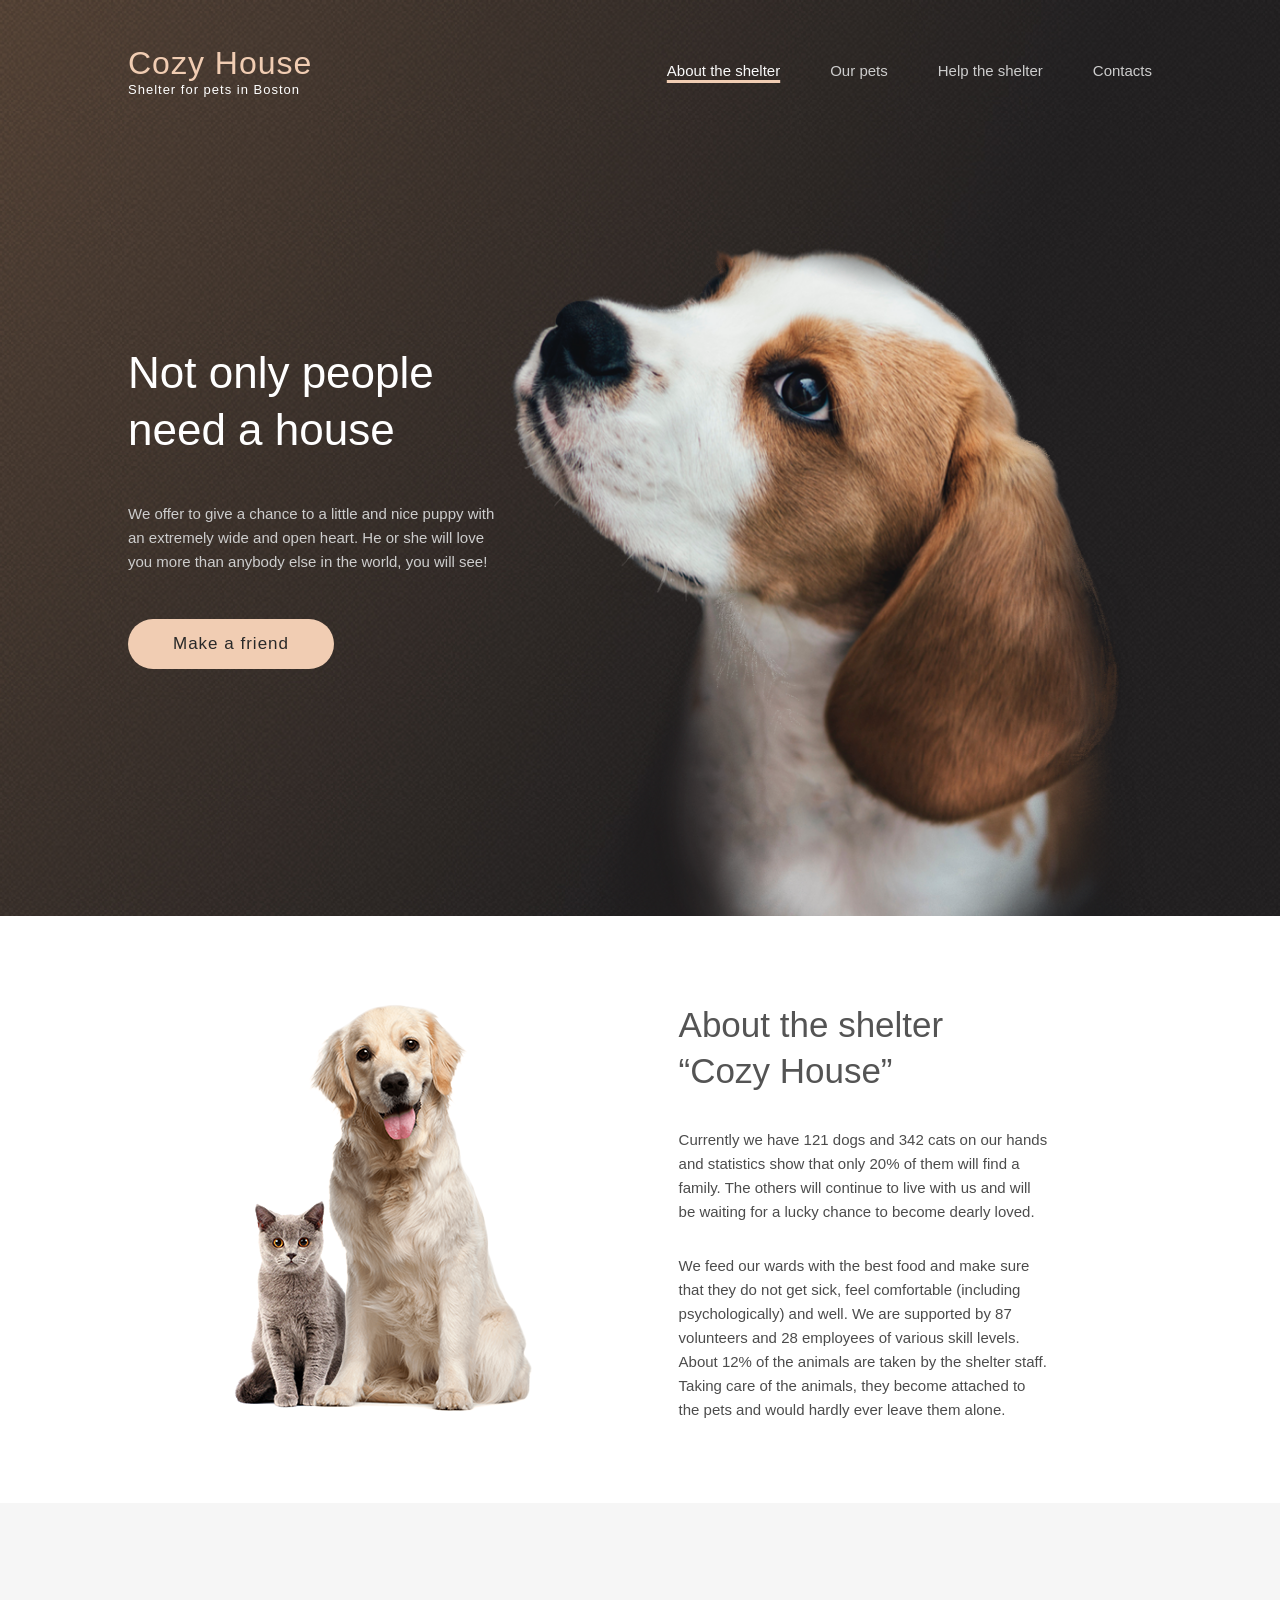
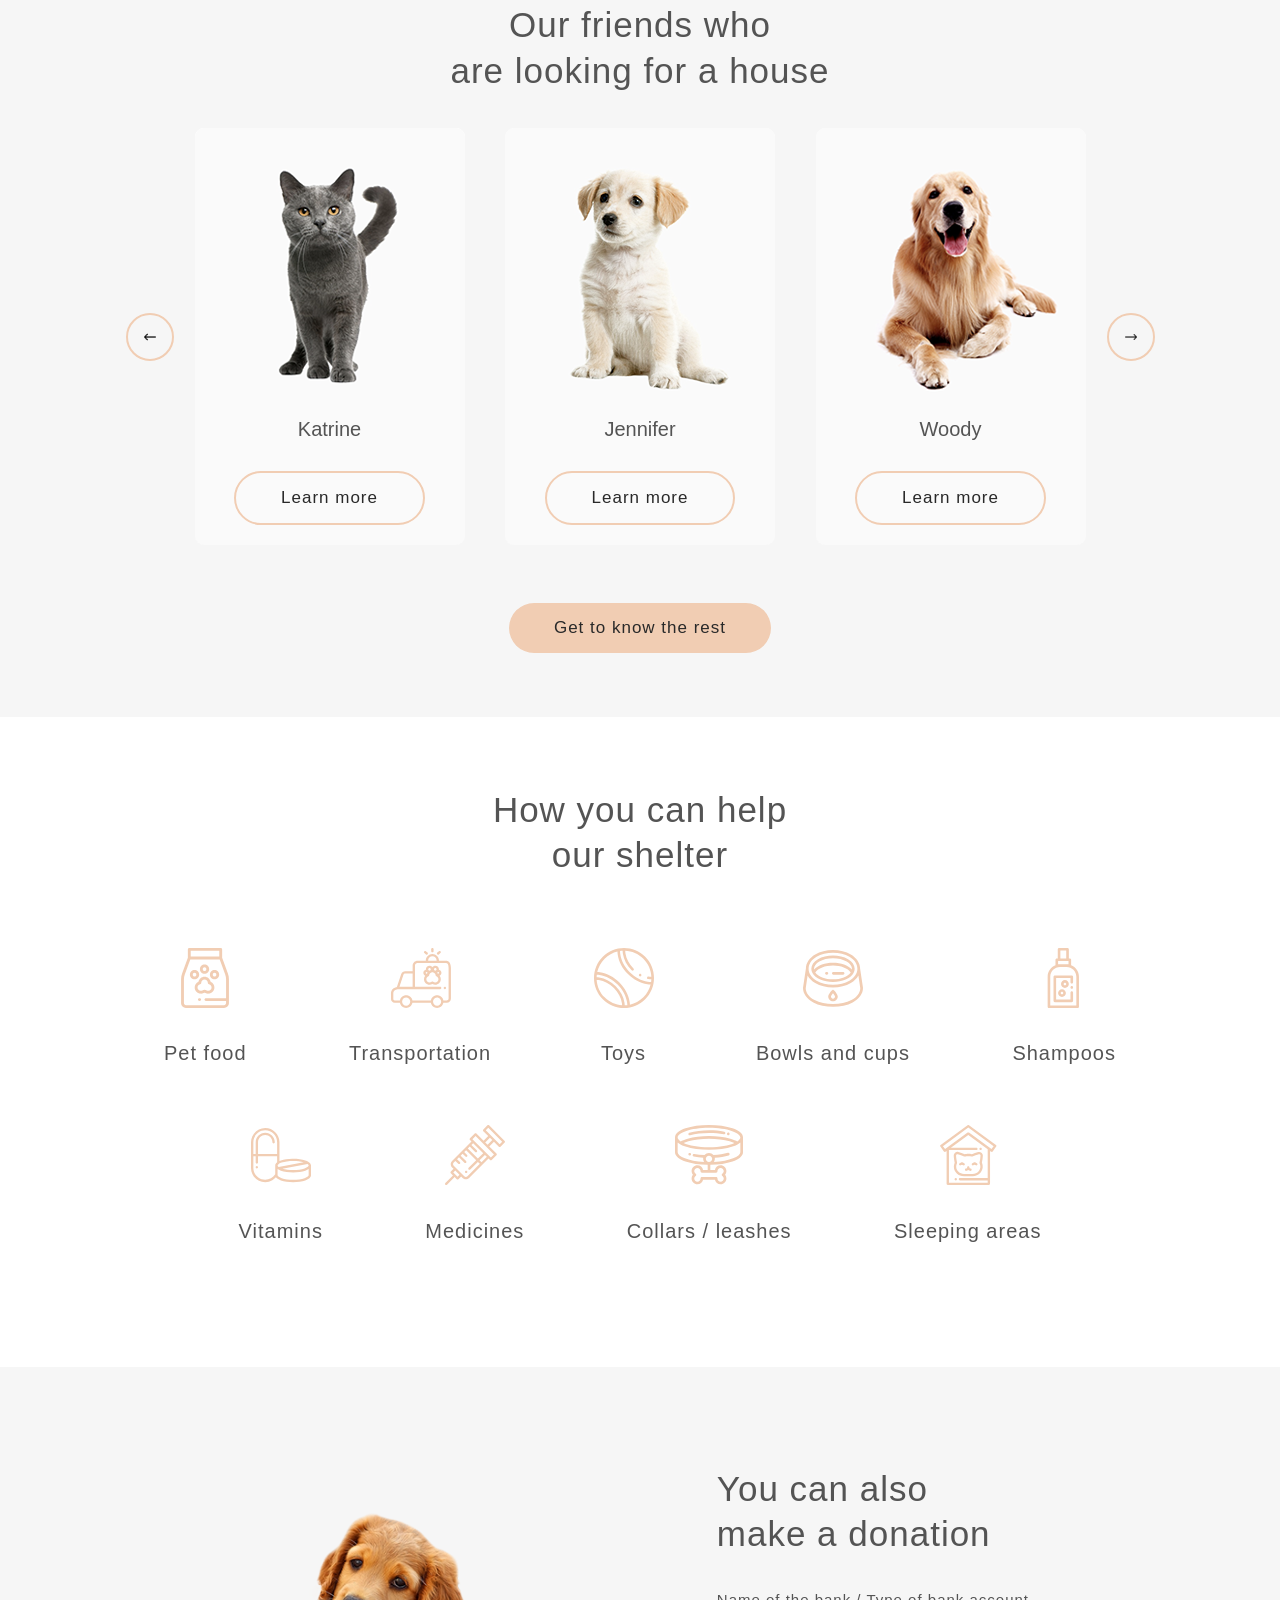
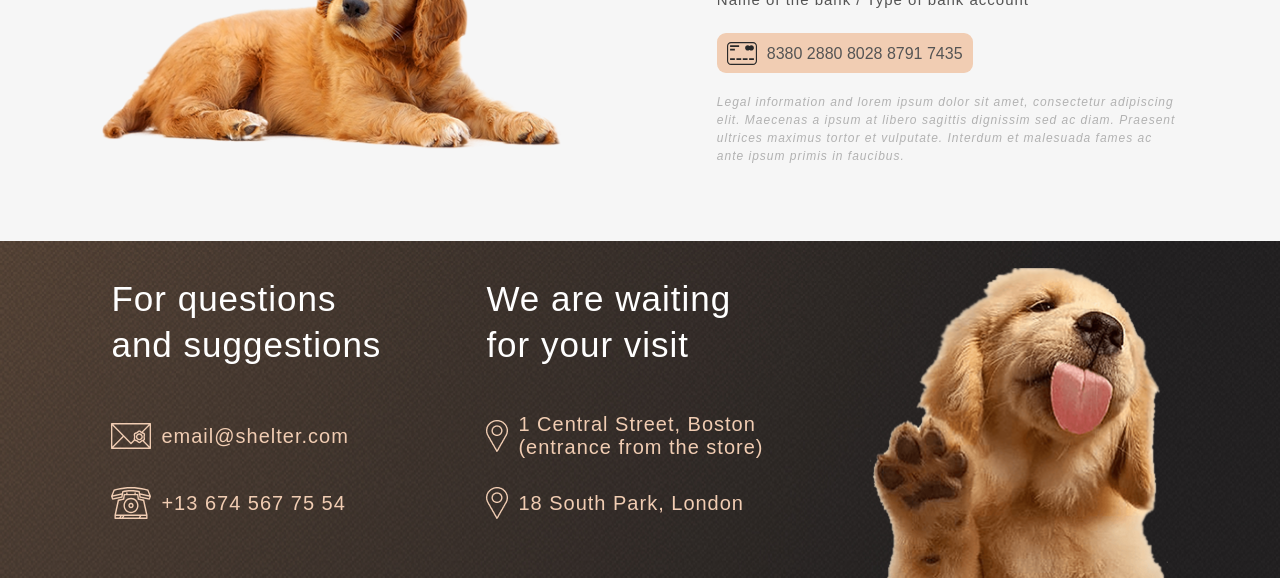
==== shelter/index.html @ 736763a3 "init: Nastya's project" ====
<!DOCTYPE html>
<html lang="en">
    <head>
        <meta charset="UTF-8">
        <meta name="viewport" content="width=device-width, initial-scale=1.0">
        <title>Home</title>
        <link rel="stylesheet" href="styles/index.css">
        <link rel="stylesheet" href="styles/style.css">
    </head>
    <body>
        <header> 
            <div class="wrapper">
                <nav>
                    <div class="logo">
                        <p class="title">Cozy House</p>
                        <p class="subtitle">Shelter for pets in Boston</p>
                    </div>
                    <div class="menu-list">
                        <input type="checkbox" id="menu-toggle" class="menu-toggle">
                        <label for="menu-toggle" class="menu-icon">
                            <span></span>
                            <span></span>
                            <span></span>
                        </label>
                        <ul class="menu">
                            <li>
                                <a href="#about" class="active">About the shelter</a>
                            </li>
                            <li>
                                <a href="pets.html">Our pets</a>
                            </li>
                            <li>
                                <a href="#help">Help the shelter</a>
                            </li>
                            <li>
                                <a href="#contact">Contacts</a>
                            </li>
                        </ul>
                    </div>
                </nav>

                <div class="intro-section">
                    <div class="left">
                        <h2>
                            Not only people <br /> need a house
                        </h2>
                        <p>
                            We offer to give a chance to a little and nice puppy with an extremely wide and open heart.
                            He or she will love you more than anybody else in the world, you will see!
                        </p>

                        <div class="make-friend">
                            <a href="" class="btn-color">Make a friend</a>
                        </div>
                    </div>
                
                    <div class="right">
                        <img src="images/start-screen-puppy.png" alt="">
                    </div>
                </div>
            </div>
        </header>

        <main>
            <div class="wrapper">
                <section id="about" class="about-section">
                    <div class="left">
                        <img src="images/about-pets.png" alt="">
                    </div>
                    <div class="right">
                        <h3>
                            About the shelter <br /> “Cozy House”
                        </h3>
                        <p>
                            Currently we have 121 dogs and 342 cats on our hands and statistics show that only 20% of them will find a family.
                            The others will continue to live with us and will be waiting for a lucky chance to become dearly loved.
                        </p>
                        <p>
                            We feed our wards with the best food and make sure that they do not get sick, feel comfortable (including psychologically) and well.
                            We are supported by 87 volunteers and 28 employees of various skill levels. About 12% of the animals are taken by the shelter staff.
                            Taking care of the animals, they become attached to the pets and would hardly ever leave them alone.
                        </p>
                    </div>
                </section>
            </div>

            <section class="pets-section">
                <h3>
                    Our friends who <br /> are looking for a house
                </h3>
                    <div class="pets">
                        <a href="" class="arrow left">arrow</a>
                        <div class="slider">
                            <div class="pet">
                                <img src="images/pets-katrine.png" alt="">
                                <p>Katrine</p>
                                <a href="" class="btn-learn">Learn more</a>
                            </div>
                            <div class="pet">
                                <img src="images/pets-jennifer.png" alt="">
                                <p>Jennifer</p>
                                <a href="" class="btn-learn">Learn more</a>
                            </div>
                            <div class="pet">
                                <img src="images/pets-woody.png" alt="">
                                <p>Woody</p>
                                <a href="" class="btn-learn">Learn more</a>
                            </div>
                        </div>
                        <a href="" class="arrow right">arrow</a>
                    </div>

                    <a href="" class="btn-rest">Get to know the rest</a>
            </section>

            <section id="help" class="help-section">
                <div class="wrapper">
                    <h3>
                        How you can help <br /> our shelter
                    </h3>
                    <div class="help-items">
                        <div class="help-item">
                            <img src="images/icon-pet-food.svg" alt="" />
                            <h4>Pet food</h4>
                        </div>
                        <div class="help-item">
                            <img src="images/icon-transportation.svg" alt="" />
                            <h4>Transportation</h4>
                        </div>
                        <div class="help-item">
                            <img src="images/icon-toys.svg" alt="" />
                            <h4>Toys</h4>
                        </div>
                        <div class="help-item">
                            <img src="images/icon-bowls-and-cups.svg" alt="" />
                            <h4>Bowls and cups</h4>
                        </div>
                        <div class="help-item">
                            <img src="images/icon-shampoos.svg" alt="" />
                            <h4>Shampoos</h4>
                        </div>
                        <div class="help-item">
                            <img src="images/icon-vitamins.svg" alt="" />
                            <h4>Vitamins</h4>
                        </div>
                        <div class="help-item">
                            <img src="images/icon-medicines.svg" alt="" />
                            <h4>Medicines</h4>
                        </div>
                        <div class="help-item">
                            <img src="images/collars-or-leashes.svg" alt="" />
                            <h4>Collars / leashes</h4>
                        </div>
                        <div class="help-item">
                            <img src="images/icon-sleeping-area.svg" alt="" />
                            <h4>Sleeping areas</h4>
                        </div>
                    </div>
                </div>     
            </section>

            <section class="donation-section">
                <div class="donation">
                    <div class="left">
                        <img src="images/donation-dog.png" alt="">
                    </div>
                    <div class="right">
                        <h3>
                            You can also <br /> make a donation
                        </h3>
                        <h5>Name of the bank / Type of bank account</h5>
                        <div class="credit-card">
                            <img src="images/credit-card.svg" alt="">
                            <h4>8380 2880 8028 8791 7435</h4>
                        </div>
                        <p>
                            Legal information and lorem ipsum dolor sit amet, consectetur adipiscing elit. Maecenas a ipsum at libero sagittis dignissim sed ac diam.
                            Praesent ultrices maximus tortor et vulputate. Interdum et malesuada fames ac ante ipsum primis in faucibus.
                        </p>
                    </div>
                </div>
            </section>
        </main>

        <footer id="contact">
            <div class="wrapper">
                <div class="footer-content">
                    <div class="contacts">
                        <h3>
                            For questions <br /> and suggestions
                        </h3>
                        <div class="info">
                            <img src="images/icon-email.svg" alt="">
                            <h4>email@shelter.com</h4>
                        </div>
                        <div class="info">
                            <img src="images/icon-phone.svg" alt="">
                            <h4>+13 674 567 75 54</h4>
                        </div>
                    </div>
                    <div class="locations">
                        <h3>
                            We are waiting <br /> for your visit
                        </h3>
                        <div class="info">
                            <img src="images/pin.png" alt="">
                            <h4>1 Central Street, Boston <br /> (entrance from the store)</h4>
                        </div>
                        <div class="info">
                            <img src="images/pin.png" alt="">
                            <h4>18 South Park, London </h4>
                        </div>
                    </div>
                    <div class="image">
                        <img src="images/footer-puppy.png" alt="">
                    </div> 
                </div>
            </div>
        </footer>
    </body>
</html>
---- shelter/styles/index.css ----
header{
    background-image: url(../images/start-screen-gradient-background.jpg);
    min-height: 100vh;
    background-size: cover;
    background-repeat: no-repeat;
}

h1, h2, h3, h4, h5, h6 {
    font-family: "Georgia", sans-serif;
}

.btn-color{
    padding: 15px 45px;
    border-radius: 100px;
    color: #292929;
    display: inline-block;
    font-size: 17px;
    background: #F1CDB3;
    font-family: "Georgia", sans-serif;
    letter-spacing: 1px;
    text-decoration: none;
}

    /*nav*/

nav{
    display: flex;
    justify-content: space-between;
    align-items: center;
    width: 100%;
    padding-top: 5vh;
    position: relative;
    z-index: 1000;
}

.title{
    color: #F1CDB3;
}

.subtitle{
    color: #FFFFFF;
}

nav ul li a{
    color: #CDCDCD;
}

nav ul li a:hover{
    color: #FAFAFA;
}

nav ul li a.active {
    color: #FAFAFA;
}

    /*intro-section*/

.intro-section{
    display: flex;
    min-height: 91vh;
    width: 100%;
    align-items: center;
    justify-content: space-between;
    overflow: hidden;
}

.intro-section .left{
    width: 40%;
}

.intro-section .left h2{
    color: #FFFFFF;
    font-family: "Georgia", sans-serif;
    font-size: 44px;
    line-height: 57.2px;
    font-weight: 400;
    margin-bottom: 1em;
}

.intro-section .left p{
    color: #CDCDCD;
    font-family: "Arial", sans-serif;
    font-size: 15px;
    line-height: 24px;
    font-weight: 400;
    margin-bottom: 3em;
}

.intro-section .right{
    align-self: flex-end;
}

.intro-section .right img{
    vertical-align: middle;
    width: 100%;
    height: auto; 
    max-height: 80vh;
}

  /*about-section*/

.about-section{
    display: flex;
    min-height: fit-content;
    width: 100%;
    align-items: center;
    gap: 10%;
    justify-content: space-evenly;
    padding: 5%;
}

.about-section .right{
    width: 40%;
}

.about-section .left{
    text-align: center;
}

.about-section .left img {
    width: 100%;
    height: auto;
}

.about-section .right h3{
    color: #545454;
    font-family: "Georgia", sans-serif;
    font-size: 35px;
    line-height: 45.5px;
    font-weight: 400;
}

.about-section .right p{
    color: #4C4C4C;
    font-family: "Arial", sans-serif;
    font-size: 15px;
    line-height: 24px;
    font-weight: 400;
    margin-bottom: 2em;
}

  /*pets-section*/

.pets-section{
    background: #F6F6F6;
    padding: 5%;
    min-height: auto;
    width: 100%;
    text-align: center;
}

.pets-section h3{
    color: #545454;
    font-family: "Georgia", sans-serif;
    font-size: 35px;
    line-height: 45.5px;
    font-weight: 400;
    text-align: center;
    letter-spacing: 1px;
}

.pets-section .pets{
    display: flex;
    align-items: center;
    justify-content: space-evenly;
    position: relative; 
}

.pets-section .pets .slider{
    display: flex;
    justify-content: center;
    gap: 5%;
}

.pets-section .pet{
    background: #FAFAFA;
    border-radius: 9px;
    display: flex;
    flex-direction: column;
    justify-content: space-between;
    align-items: center;  
}

.pets-section .pet p{
    color: #545454;
    font-family: "Georgia", sans-serif;
    font-size: 20px;
    line-height: 22.72px;
    font-weight: 400;
    margin-bottom: 30px;
    text-align: center;
}

.pets-section .btn-rest{
    padding: 15px 45px 15px 45px;
    color: #292929;
    display: inline-block;
    font-size: 17px;
    font-family: "Georgia", sans-serif;
    letter-spacing: 1px;
    text-decoration: none;
    border-radius: 100px;
    background: #F1CDB3;
    margin-top: 5%;
}

.pets-section .arrow{
    border: 2px solid #F1CDB3;
    border-radius: 100px;
    height: 3em;
    cursor: pointer;
    display: flex;
    align-items: center;
    justify-content: center;
    text-decoration: none;
    padding: 1em 1em;
}

.pets-section .arrow.left{
    content: url(../images/left-arrow.png);
}

.pets-section .arrow.right{
    content: url(../images/right-arrow.png);
}

  /*help-section*/

.help-section{
    display: flex;
    min-height: fit-content;
    width: 100%;
    margin: 0;
    margin-bottom: 5%;
    text-align: center;
}

.help-section h3{
    color: #545454;
    font-family: "Georgia", sans-serif;
    font-size: 35px;
    line-height: 45.5px;
    font-weight: 400;
    text-align: center;
    letter-spacing: 1px;
    margin-top: 2em;
    margin-bottom: 2em;
}

.help-section .help-items {
    display: flex;
    flex-wrap: wrap;
    justify-content: center;
    gap: 10%;
    width: 100%;
}

.help-section .help-item {
    display: flex;
    flex-direction: column;
    align-items: center;
    text-align: center;
}

.help-section .help-item img {
    height: 60px;
    margin-bottom: 0.5em;
}

.help-section .help-item h4{
    color: #545454;
    font-family: "Georgia", sans-serif;
    font-size: 20px;
    line-height: 23px;
    font-weight: 400;
    text-align: center;
    letter-spacing: 1px;
    margin-bottom: 3em;
}

/* donation-section*/

.donation-section{
    min-height: fit-content;
    background: #F6F6F6;
}

.donation-section .donation{
    margin: 0 auto;
    display: flex;
    align-items: center;
    justify-content: space-evenly;
    gap: 10%;
    padding: 5%;
}

.donation-section .right{
    width: 40%;
}

.donation-section .left{
    width: 40%;
    margin-top: 5%;
}

.donation-section .left img{
    width: 100%;
    height: auto;
}

.donation-section h3{
    color: #545454;
    font-size: 35px;
    line-height: 45.5px;
    font-weight: 400;
    letter-spacing: 1px;
}

.donation-section h5{
    color: #545454;
    font-size: 15px;
    line-height: 16.5px;
    font-weight: 400;
    letter-spacing: 1px;
}

.donation-section p{
    font-family: "Arial", sans-serif;
    font-style: italic;
    color: #B2B2B2;
    font-size: 12px;
    line-height: 18px;
    font-weight: 400;
    letter-spacing: 1px;
}

.donation-section .credit-card{
    display: flex;
    align-items: center;
    gap: 10px;
    background: #F1CDB3;
    height: 40px;
    width: fit-content;
    padding-left: 10px;
    border-radius: 9px;
    margin-bottom: 20px;
    padding-right: 10px;
    white-space: nowrap;
}

.donation-section .credit-card h4{
    color: #545454;
    font-size: 1em;
    line-height: 23px;
    font-weight: 400;
}


@media(max-width: 1170px){

    .intro-section {
        flex-direction: column;
        margin-top: 10%;
        height: auto;
    }

    .intro-section .right {
        padding-top: 10%;
        margin: 0 auto;
    }

    .intro-section .left{
        width: 70%;
        margin-top: 10%;
    }

    .intro-section .left .make-friend {
        text-align: center;
    }

    .about-section {
        flex-direction: column;
        margin-bottom: 5%;
        height: auto;
        justify-content: space-evenly;
    }

    .about-section .left {
        order: 2;
    }

    .about-section .right {
        order: 1;
        width: 50%;
    }

    .pets-section .pets{
        grid-template-columns: auto repeat(2, 1fr) auto;
    }

    .pet:nth-child(3) {
        display: none;
    }

    .donation {
        flex-direction: column;
        height: auto;
        padding: 5%;
    }

    .donation-section .donation .left {
        order: 2;
        width: 60%;
    }

    .donation-section .donation .right {
        order: 1;
        width: 50%;
    }
}

@media(max-width: 800px){

    .intro-section .left{
        margin-top: 30%;
    }

    .about-section .right{
        width: 90%;
    }

    .pet:nth-child(3) {
        display: none;
    }

    .pet:nth-child(2) {
        display: none;
    }

    .pets-section .pets {
        display: grid;
        grid-template-rows: auto auto;
        grid-template-columns: 1fr 1fr;
        gap: 10px;
    }

    .pets .slider {
        grid-column: span 2;
    }

    .pets .arrow {
        grid-row: 2;
        grid-column: auto;
        justify-self: center;
    }

    .donation-section .donation .right{
        width: 90%;
    }

    .donation-section .credit-card{
        width: 100%;
    }

    .donation-section .credit-card h4{
        font-size: clamp(8px, 4vw, 23px);
    }

    h3{
        text-align: center;
    }
}

@media(max-width: 620px){

    .menu-icon span{
        background-color: #F1CDB3;
    }

}
---- shelter/styles/style.css ----
*,
*::after,
*::before{
    box-sizing: border-box;
}

header * {
    margin: 0;
}

body {
    margin: 0;
    padding: 0;
    height: 100%;
}

.wrapper{
    max-width: 80%;
    margin: 0 auto;
}

a:hover{
    cursor: pointer;
}

/* nav */

.title{
    font-family: "Georgia", sans-serif;
    font-size: 32px;
    letter-spacing: 1px;
    font-weight: 400;
    white-space: nowrap;
}

.subtitle{
    font-family: "Arial", sans-serif;
    font-size: 13px;
    letter-spacing: 1px;
}

nav ul{
    display: flex;
    align-items: center;
    gap: 50px;
    list-style: none;
    margin: 0;
}

nav ul li a{
    font-family: "Arial", sans-serif;
    font-size: 15px;
    text-decoration: none;
}

nav ul li a.active {
    text-decoration: underline;
    text-decoration-color: #F1CDB3;
    text-decoration-thickness: 3px;
    text-underline-position: under;
}

.menu-list{
    position: relative;
}

.menu-toggle {
    display: none;
}

.menu-icon {
    display: none;
    cursor: pointer;
}

  /*  pets section  */

.pet .btn-learn{
    padding: 15px 45px;
    color: #292929;
    display: inline-block;
    font-size: 17px;
    font-family: "Georgia", sans-serif;
    letter-spacing: 1px;
    text-decoration: none;
    border: 2px solid #F1CDB3;
    border-radius: 100px;
    margin-bottom: 20px;
}

.pet:hover{
    cursor: pointer;
}

.pet .btn-learn:hover{
    background-color: #FDDCC4;
    border: 2px solid #FDDCC4;
}

.arrow:hover{
    background-color: #FDDCC4;
    border: 2px solid #FDDCC4;
}


/* footer */

footer{
    background-image: url(../images/start-screen-gradient-background.jpg);
    background-size: cover;
    background-repeat: no-repeat;
    margin-top: auto; 
    min-height: fit-content;
}

footer .wrapper{
    max-width: 90%;
}

footer .footer-content{
    display: flex;
    flex-wrap: wrap;
    justify-content: space-evenly;
}

footer .footer-content h3{
    color: #FFFFFF;
    font-size: 35px;
    line-height: 45.5px;
    font-weight: 400;
    letter-spacing: 1px;
}

footer .footer-content .info{
    display: flex;
    align-items: center;
    justify-content: start; 
    gap: 10px;
    height: 20%;
}

footer .footer-content .contacts{
    padding-right: 5%;
}

footer .footer-content .locations{
    padding-right: 5%;
}

footer .footer-content h4{
    color: #F1CDB3;
    font-size: 20px;
    line-height: 23px;
    font-weight: 400;
    letter-spacing: 1px;
}

footer .footer-content .image{
    align-self: flex-end;
}

footer .footer-content .image img{
    vertical-align: middle;
    margin-bottom: 0;   
    width: 100%;
    height: auto;
}

@media(min-width: 621px){
    nav ul{
        display: flex;
        align-items: center;
        list-style: none;
        margin: 0;
    }
}
@media(max-width: 620px){

    .menu-toggle:checked ~ .menu {
        display: flex;
        padding: 0;
    }

    .menu-icon span{
        display: block;
        height: 1%;
        width: 100%;
        margin: 40% 0;
    }

    .menu-icon {
        display: block;
        width: 30px;
        height: 30px;
        cursor: pointer;
        position: fixed;
        top: 5%;
        right: 5%;
        z-index: 1100;
    }

    nav ul {
        display: none;
        position: fixed;
        top: 0;
        left: 0;
        width: 100%;
        height: 100%;
        background-color: #292929;
        flex-direction: column;
        justify-content: center;
        align-items: center;
    }

    nav ul li a{
        font-size: 28px;
    }
}
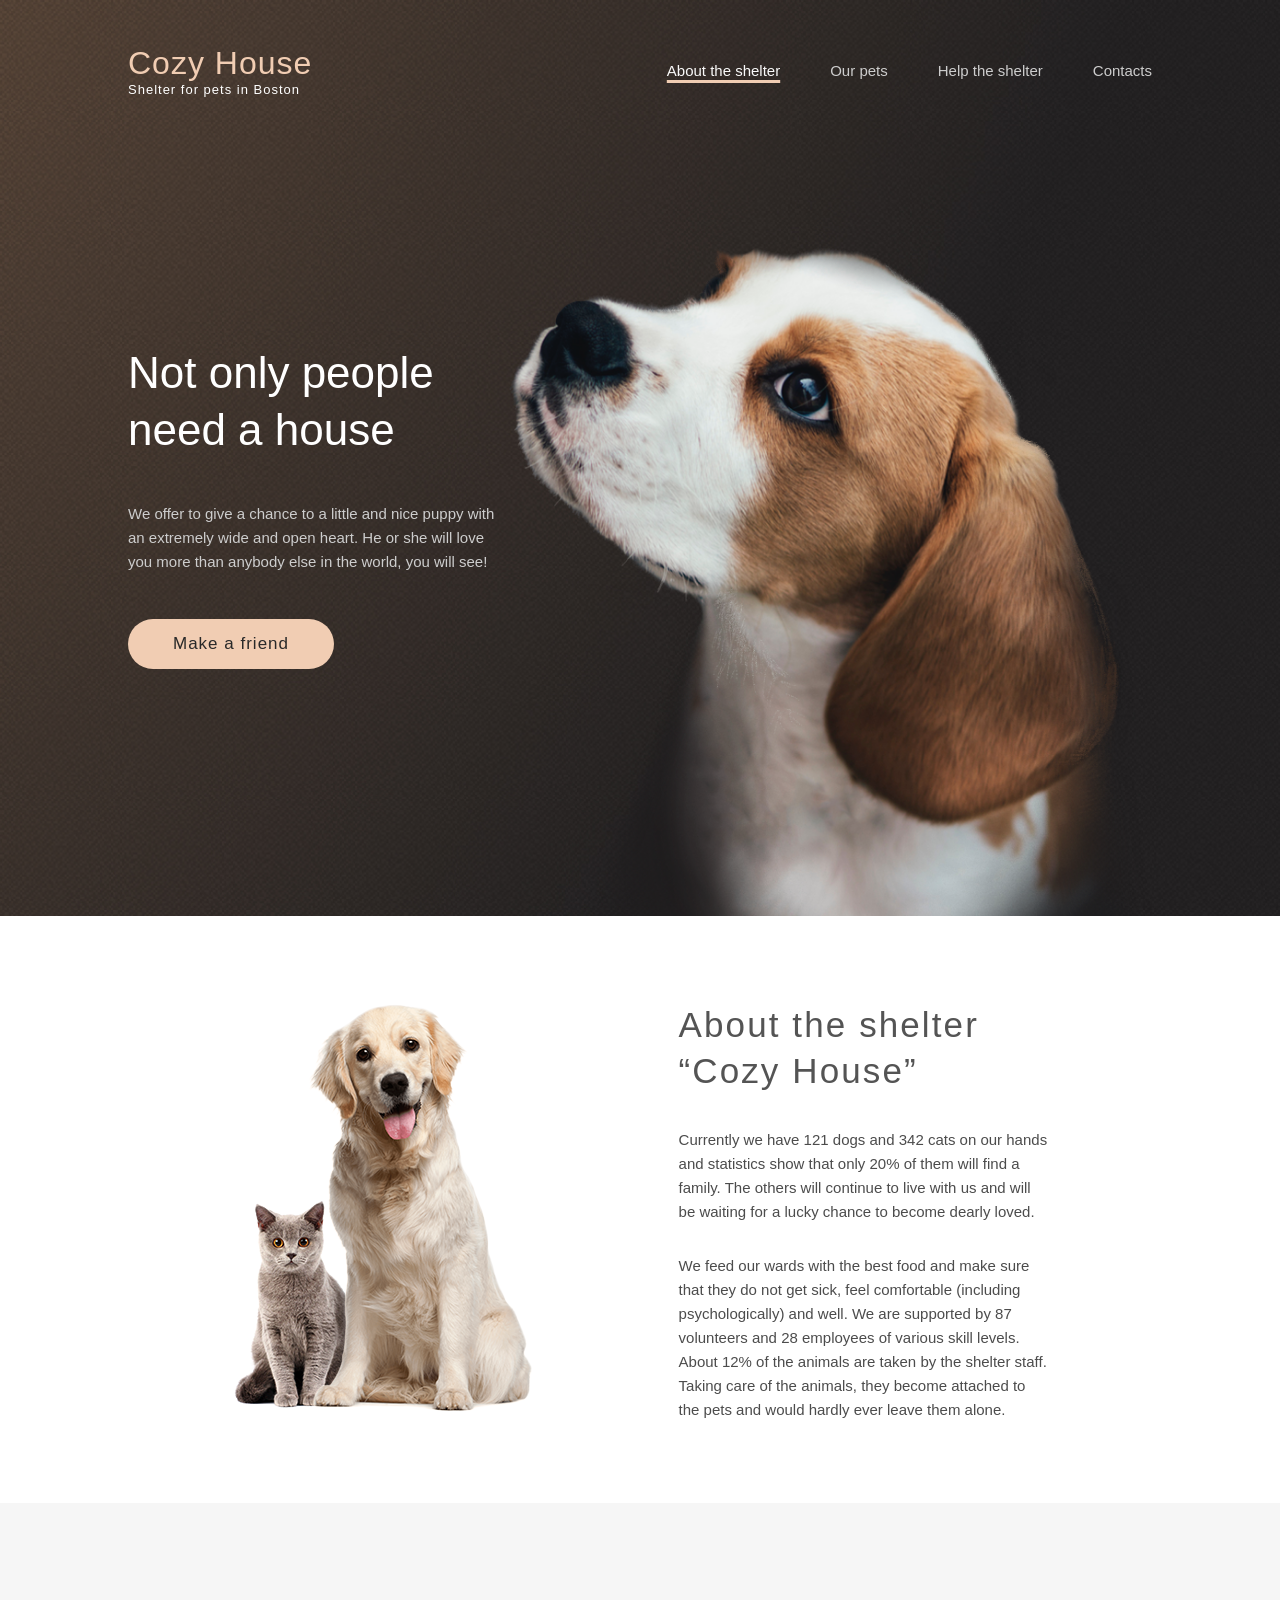
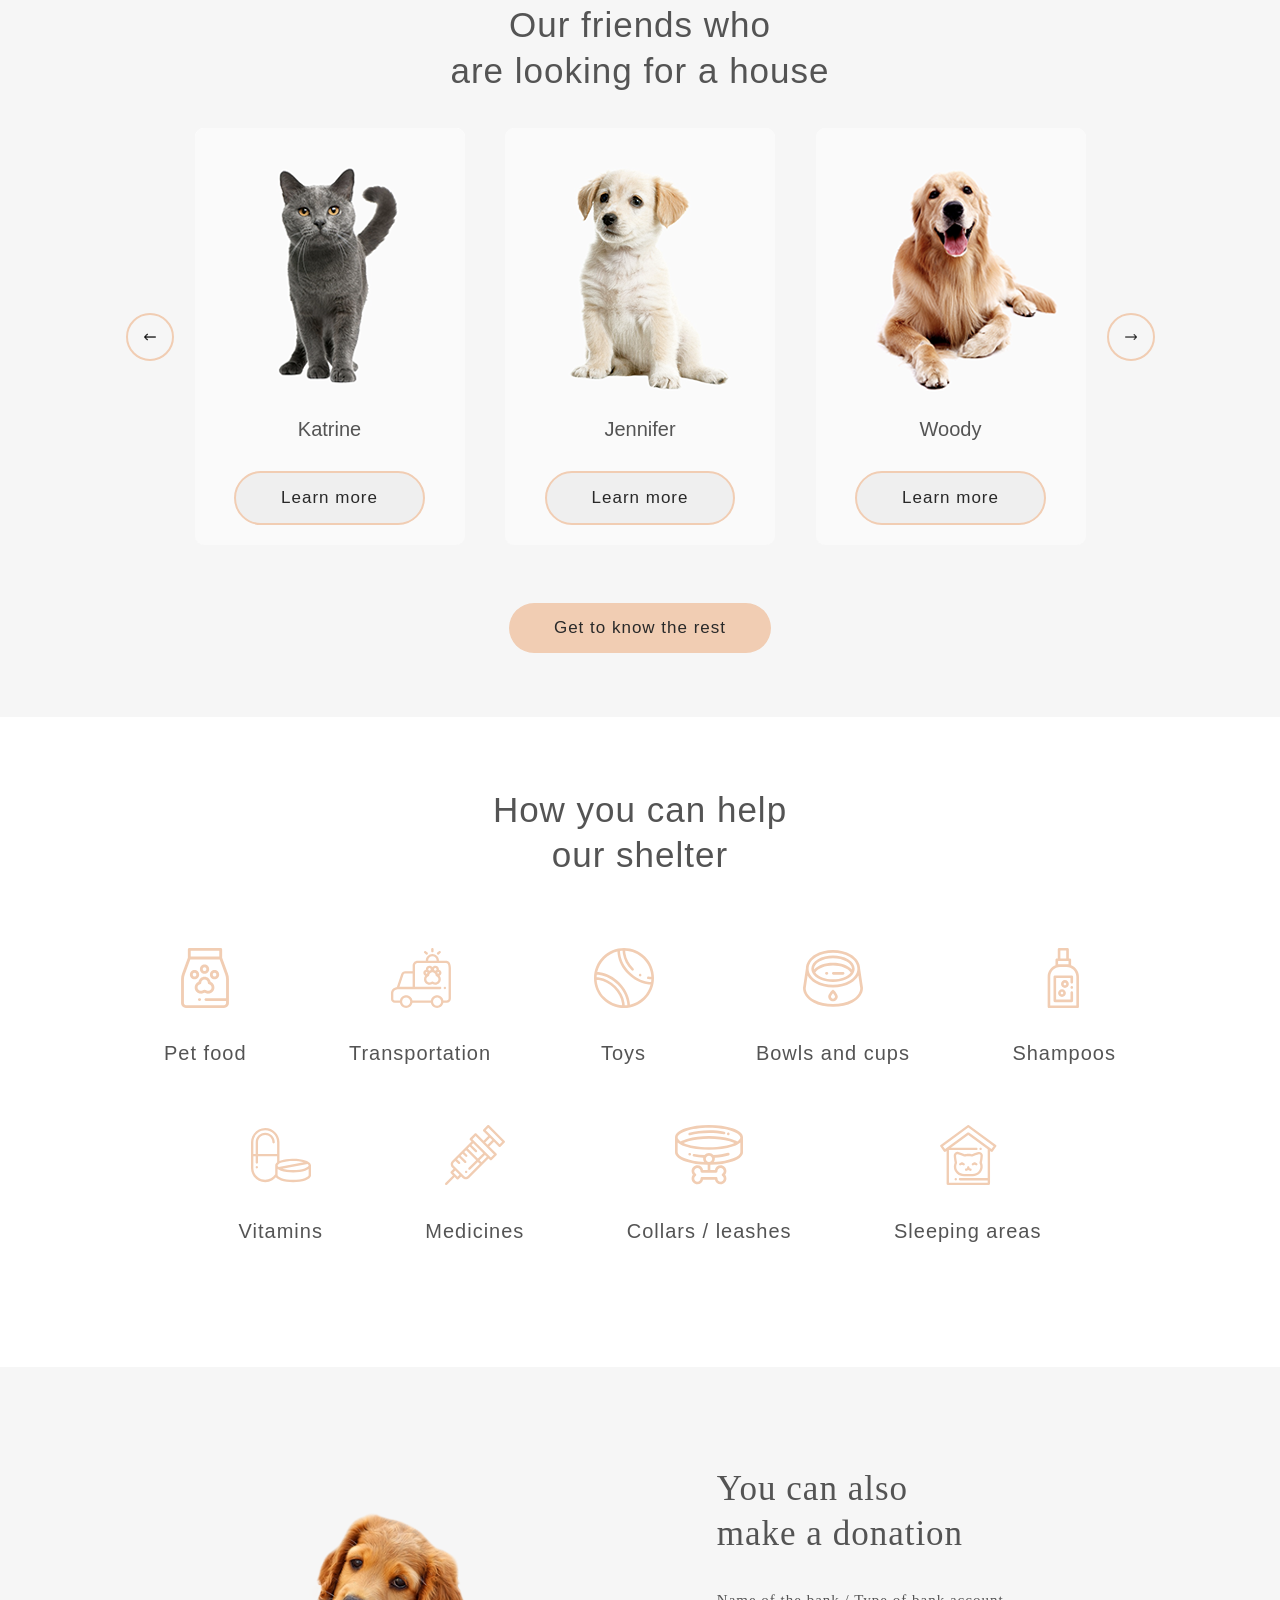
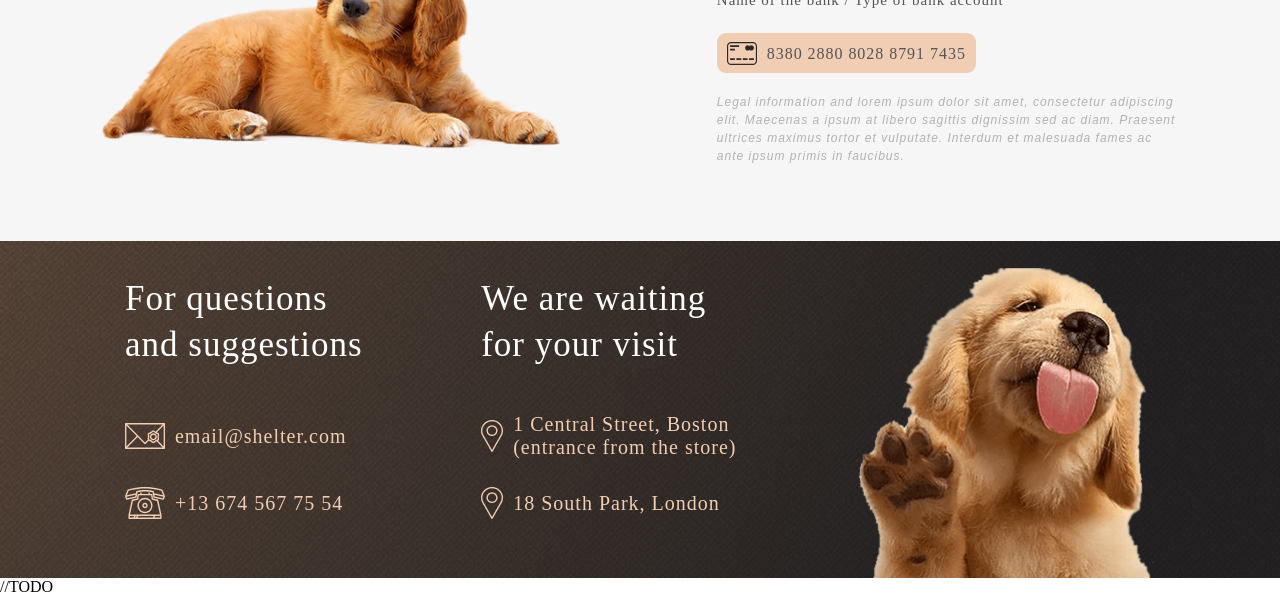
==== commit e16f88fb: "add popup" ====
--- a/shelter/index.html
+++ b/shelter/index.html
@@ -83,35 +83,39 @@
                     </div>
                 </section>
             </div>
-
             <section class="pets-section">
-                <h3>
-                    Our friends who <br /> are looking for a house
-                </h3>
-                    <div class="pets">
-                        <a href="" class="arrow left">arrow</a>
-                        <div class="slider">
-                            <div class="pet">
-                                <img src="images/pets-katrine.png" alt="">
-                                <p>Katrine</p>
-                                <a href="" class="btn-learn">Learn more</a>
-                            </div>
-                            <div class="pet">
-                                <img src="images/pets-jennifer.png" alt="">
-                                <p>Jennifer</p>
-                                <a href="" class="btn-learn">Learn more</a>
-                            </div>
-                            <div class="pet">
-                                <img src="images/pets-woody.png" alt="">
-                                <p>Woody</p>
-                                <a href="" class="btn-learn">Learn more</a>
-                            </div>
-                        </div>
-                        <a href="" class="arrow right">arrow</a>
-                    </div>
-
-                    <a href="" class="btn-rest">Get to know the rest</a>
+                <h3>Our friends who <br /> are looking for a house</h3>
+                <div class="pets">
+                    <a href="#" class="arrow left">‹</a>
+                    <div class="slider">
+                        <div class="pet" id="0">
+                            <img src="images/pets-katrine.png" alt="Katrine">
+                            <p>Katrine</p>
+                            <button class="btn-learn">Learn more</button>
+                        </div>
+                        <div class="pet" id="1">
+                            <img src="images/pets-jennifer.png" alt="Jennifer">
+                            <p>Jennifer</p>
+                            <button class="btn-learn">Learn more</button>
+                        </div>
+                        <div class="pet" id="2">
+                            <img src="images/pets-woody.png" alt="Woody">
+                            <p>Woody</p>
+                            <button class="btn-learn">Learn more</button>
+                        </div>
+                    </div>
+                    <a href="#" class="arrow right">›</a>
+                </div>
+                <a href="#" class="btn-rest">Get to know the rest</a>
             </section>
+            
+<!-- Popup window -->
+<div class="overflow" id="overflow" style="visibility: hidden; opacity: 0;">
+    <div class="popup__window" id="popupWindow">
+        <button class="close" id="closePopup">✖</button>
+        <div class="popup__info"></div>
+    </div>
+</div>
 
             <section id="help" class="help-section">
                 <div class="wrapper">
@@ -217,5 +221,6 @@
                 </div>
             </div>
         </footer>
+        <script src="./js/index.js" type="module"></script> //TODO
     </body>
 </html>
--- a/shelter/styles/index.css
+++ b/shelter/styles/index.css
@@ -5,8 +5,53 @@
     background-repeat: no-repeat;
 }
 
-h1, h2, h3, h4, h5, h6 {
-    font-family: "Georgia", sans-serif;
+:root {
+    --font-family--georgia: 'Georgia', serif;
+    --font-family--arial: 'Arial', sans-serif;
+    --color-black: #000000;
+    --color-white: #ffffff;
+    --color-primary: #f1cdb3;
+    --color-primary-light: #fddcc4;
+    --color-dark-3xl: #292929;
+    --color-dark-2xl: #444444;
+    --color-dark-xl: #4c4c4c;
+    --color-dark-l: #545454;
+    --color-dark-m: #b2b2b2;
+    --color-dark-s: #cdcdcd;
+    --color-light-l: #f6f6f6;
+    --color-light-s: #fafafa;
+  
+    --viewport--xs: 320px;
+    --viewport--md: 768px;
+    --viewport--lg: 1280px;
+  }
+  
+h2,
+h3,
+h4,
+h5 {
+  font-family: var(--font-family--georgia);
+  color: var(--color-dark-l);
+  font-weight: 400;
+}
+h2 {
+  font-size: 44px;
+  line-height: 57px;
+}
+h3 {
+  font-size: 35px;
+  line-height: 45px;
+  letter-spacing: 0.06em;
+}
+h4 {
+  font-size: 20px;
+  line-height: 23px;
+  letter-spacing: 0.06em;
+}
+h5 {
+  font-size: 15px;
+  line-height: 17px;
+  letter-spacing: 0.06em;
 }
 
 .btn-color{
@@ -477,4 +522,220 @@
         background-color: #F1CDB3;
     }
 
-}+}
+
+
+
+
+
+
+
+
+.popup__window {
+    display: none;
+    position: fixed;
+    top: calc(50% - 250px);
+    left: calc(50% - 450px);
+    z-index: 18;
+    width: 900px;
+    height: 500px;
+    box-shadow: 0px 2px 35px 14px rgba(13, 13, 13, 0.04);
+    background: #FAFAFA;
+    border-radius: 9px;
+  }
+  .popup__window .close {
+    position: absolute;
+    background-image: url("assets/icons/popup.svg");
+    background-repeat: no-repeat;
+    background-position: center;
+    top: -52px;
+    right: -30px;
+    width: 52px;
+    height: 52px;
+    border: 2px solid #F1CDB3;
+    border-radius: 100px;
+  }
+  .popup__window .close:hover {
+    cursor: pointer;
+    border-color: #FDDCC4;
+    background-color: #FDDCC4;
+  }
+  .popup__window .popup__info {
+    display: flex;
+    height: 100%;
+  }
+  .popup__window .popup__info img {
+    width: 500px;
+    height: 500px;
+  }
+  @media (max-width: 1279px) {
+    .popup__window .popup__info img {
+      width: 350px;
+      height: 350px;
+    }
+  }
+  @media (max-width: 767.9px) {
+    .popup__window .popup__info img {
+      display: none;
+    }
+  }
+  .popup__window .popup__info .popup__text {
+    height: 100%;
+    padding-top: 50px;
+    padding-left: 30px;
+    padding-right: 20px;
+  }
+  @media (max-width: 1279px) {
+    .popup__window .popup__info .popup__text {
+      overflow-y: scroll;
+      padding-top: 10px;
+      padding-left: 10px;
+      padding-right: 10px;
+    }
+  }
+  @media (max-width: 767.9px) {
+    .popup__window .popup__info .popup__text {
+      padding: 10px;
+    }
+  }
+  .popup__window .popup__info .popup__text .popup__heading {
+    font-family: "Georgia", Times, sans;
+    font-weight: 400;
+    font-size: 3.5rem;
+    line-height: 4.5rem;
+    letter-spacing: 0.06em;
+    margin-bottom: 20px;
+  }
+  @media (max-width: 767.9px) {
+    .popup__window .popup__info .popup__text .popup__heading {
+      text-align: center;
+    }
+  }
+  .popup__window .popup__info .popup__text .popup__subheading {
+    font-family: "Georgia", Times, sans;
+    font-weight: 400;
+    font-size: 2rem;
+    line-height: 2.3rem;
+    letter-spacing: 0.06em;
+  }
+  @media (max-width: 767.9px) {
+    .popup__window .popup__info .popup__text .popup__subheading {
+      text-align: center;
+    }
+  }
+  .popup__window .popup__info .popup__text p {
+    font-family: "Georgia", Times, sans;
+    font-weight: 400;
+    font-size: 1.5rem;
+    line-height: 1.7rem;
+    letter-spacing: 0.06em;
+    margin-top: 40px;
+    margin-bottom: 40px;
+  }
+  @media (max-width: 1279px) {
+    .popup__window .popup__info .popup__text p {
+      margin-top: 20px;
+      margin-bottom: 20px;
+      font-size: 1.3rem;
+      line-height: 1.4rem;
+    }
+  }
+  @media (max-width: 767.9px) {
+    .popup__window .popup__info .popup__text p {
+      text-align: justify;
+      margin-bottom: 24px;
+    }
+  }
+  .popup__window .popup__info .popup__text li {
+    font-family: "Georgia", Times, sans;
+    font-size: 1.5rem;
+    line-height: 1.65rem;
+    letter-spacing: 0.06em;
+    padding-left: 14px;
+    margin-bottom: 12px;
+    position: relative;
+  }
+  @media (max-width: 767.9px) {
+    .popup__window .popup__info .popup__text li {
+      margin-bottom: 5px;
+    }
+  }
+  .popup__window .popup__info .popup__text li:after {
+    content: url("assets/icons/dot.svg");
+    position: absolute;
+    top: -3px;
+    left: 0;
+  }
+  .popup__window .popup__info .popup__text li span {
+    font-weight: 700;
+  }
+  @media (max-width: 1279px) {
+    .popup__window {
+      width: 630px;
+      height: 350px;
+      top: calc(50% - 175px);
+      left: calc(50% - 315px);
+    }
+  }
+  @media (max-width: 767.9px) {
+    .popup__window {
+      width: 240px;
+      height: 342px;
+      top: calc(50% - 171px);
+      left: calc(50% - 120px);
+    }
+  }
+  
+
+
+
+
+
+  /* Modal START */
+.popup__title,
+.popup__subtitle,
+.popup__description,
+.popup__list-item-title,
+.popup__list-item-text {
+    color: var(--color-black);
+    margin: 0;
+}
+
+.popup__title {
+    margin-bottom: 10px;
+}
+
+.popup__subtitle {
+    font-size: 20px;
+    line-height: 23px;
+}
+
+.popup__description {
+    font-size: 15px;
+    line-height: 17px;
+    letter-spacing: 0.06em;
+    margin: 40px 0;
+}
+
+.popup__list {
+    display: flex;
+    flex-direction: column;
+    gap: 10px;
+    margin: 0;
+    padding-left: 14px;
+}
+
+.popup__list-item-title {
+    font-weight: 700;
+    display: inline-block;
+}
+
+.popup__list-item-text {
+    display: inline-block;
+}
+
+.popup__list li::marker {
+    color: var(--color-primary);
+}
+  /* Modal END */
+  
--- a/shelter/styles/style.css
+++ b/shelter/styles/style.css
@@ -4,6 +4,7 @@
 *::before{
     box-sizing: border-box;
 }
+
 
 header * {
     margin: 0;
@@ -218,3 +219,228 @@
     }
 }
 
+/* Основной контейнер попапа */
+.popup__window {
+    display: none;
+    position: fixed;
+    top: calc(50% - 250px);
+    left: calc(50% - 450px);
+    z-index: 18;
+    width: 900px;
+    height: 500px;
+    box-shadow: 0px 2px 35px 14px rgba(13, 13, 13, 0.04);
+    background: #FAFAFA;
+    border-radius: 9px;
+}
+
+/* Кнопка закрытия попапа */
+.popup__window .close {
+    position: absolute;
+    background-image: url("assets/icons/popup.svg");
+    background-repeat: no-repeat;
+    background-position: center;
+    top: -52px;
+    right: -30px;
+    width: 52px;
+    height: 52px;
+    border: 2px solid #F1CDB3;
+    border-radius: 100px;
+}
+
+.popup__window .close:hover {
+    cursor: pointer;
+    border-color: #FDDCC4;
+    background-color: #FDDCC4;
+}
+
+/* Контейнер с контентом попапа */
+.popup__window .popup__info {
+    display: flex;
+    height: 100%;
+}
+
+.popup__window .popup__info img {
+    width: 500px;
+    height: 500px;
+    object-fit: cover;
+}
+
+/* Адаптивные стили для разных разрешений */
+@media (max-width: 1279px) {
+    .popup__window {
+        width: 630px;
+        height: 350px;
+        top: calc(50% - 175px);
+        left: calc(50% - 315px);
+    }
+
+    .popup__window .popup__info img {
+        width: 350px;
+        height: 350px;
+    }
+}
+
+@media (max-width: 767.9px) {
+    .popup__window {
+        width: 240px;
+        height: 342px;
+        top: calc(50% - 171px);
+        left: calc(50% - 120px);
+    }
+
+    /* Скрываем изображение на мобильных устройствах */
+    .popup__window .popup__info img {
+        display: none;
+    }
+
+    .popup__window .popup__info .popup__text {
+        padding: 10px;
+    }
+}
+
+/* Текст и список внутри попапа */
+.popup__window .popup__info .popup__text {
+    height: 100%;
+    padding-top: 50px;
+    padding-left: 30px;
+    padding-right: 20px;
+}
+
+@media (max-width: 1279px) {
+    .popup__window .popup__info .popup__text {
+        overflow-y: scroll;
+        padding-top: 10px;
+        padding-left: 10px;
+        padding-right: 10px;
+    }
+}
+
+.popup__window .popup__info .popup__text .popup__heading {
+    font-family: "Georgia", Times, sans;
+    font-weight: 400;
+    font-size: 3.5rem;
+    line-height: 4.5rem;
+    letter-spacing: 0.06em;
+    margin-bottom: 20px;
+}
+
+@media (max-width: 767.9px) {
+    .popup__window .popup__info .popup__text .popup__heading {
+        text-align: center;
+    }
+}
+
+.popup__window .popup__info .popup__text .popup__subheading {
+    font-family: "Georgia", Times, sans;
+    font-weight: 400;
+    font-size: 2rem;
+    line-height: 2.3rem;
+    letter-spacing: 0.06em;
+}
+
+@media (max-width: 767.9px) {
+    .popup__window .popup__info .popup__text .popup__subheading {
+        text-align: center;
+    }
+}
+
+.popup__window .popup__info .popup__text p {
+    font-family: "Georgia", Times, sans;
+    font-weight: 400;
+    font-size: 1.5rem;
+    line-height: 1.7rem;
+    letter-spacing: 0.06em;
+    margin-top: 40px;
+    margin-bottom: 40px;
+}
+
+@media (max-width: 1279px) {
+    .popup__window .popup__info .popup__text p {
+        margin-top: 20px;
+        margin-bottom: 20px;
+        font-size: 1.3rem;
+        line-height: 1.4rem;
+    }
+}
+
+@media (max-width: 767.9px) {
+    .popup__window .popup__info .popup__text p {
+        text-align: justify;
+        margin-bottom: 24px;
+    }
+}
+
+/* Стили для списка */
+.popup__window .popup__info .popup__text li {
+    font-family: "Georgia", Times, sans;
+    font-size: 1.5rem;
+    line-height: 1.65rem;
+    letter-spacing: 0.06em;
+    padding-left: 14px;
+    margin-bottom: 12px;
+    position: relative;
+}
+
+@media (max-width: 767.9px) {
+    .popup__window .popup__info .popup__text li {
+        margin-bottom: 5px;
+    }
+}
+
+.popup__window .popup__info .popup__text li:after {
+    content: url("assets/icons/dot.svg");
+    position: absolute;
+    top: -3px;
+    left: 0;
+}
+
+.popup__window .popup__info .popup__text li span {
+    font-weight: 700;
+}
+
+/* Стиль для заголовков и текста попапа */
+.popup__title,
+.popup__subtitle,
+.popup__description,
+.popup__list-item-title,
+.popup__list-item-text {
+    color: var(--color-black);
+    margin: 0;
+}
+
+.popup__title {
+    margin-bottom: 10px;
+}
+
+.popup__subtitle {
+    font-size: 20px;
+    line-height: 23px;
+}
+
+.popup__description {
+    font-size: 15px;
+    line-height: 17px;
+    letter-spacing: 0.06em;
+    margin: 40px 0;
+}
+
+.popup__list {
+    display: flex;
+    flex-direction: column;
+    gap: 10px;
+    margin: 0;
+    padding-left: 14px;
+}
+
+.popup__list-item-title {
+    font-weight: 700;
+    display: inline-block;
+}
+
+.popup__list-item-text {
+    display: inline-block;
+}
+
+.popup__list li::marker {
+    color: var(--color-primary);
+}
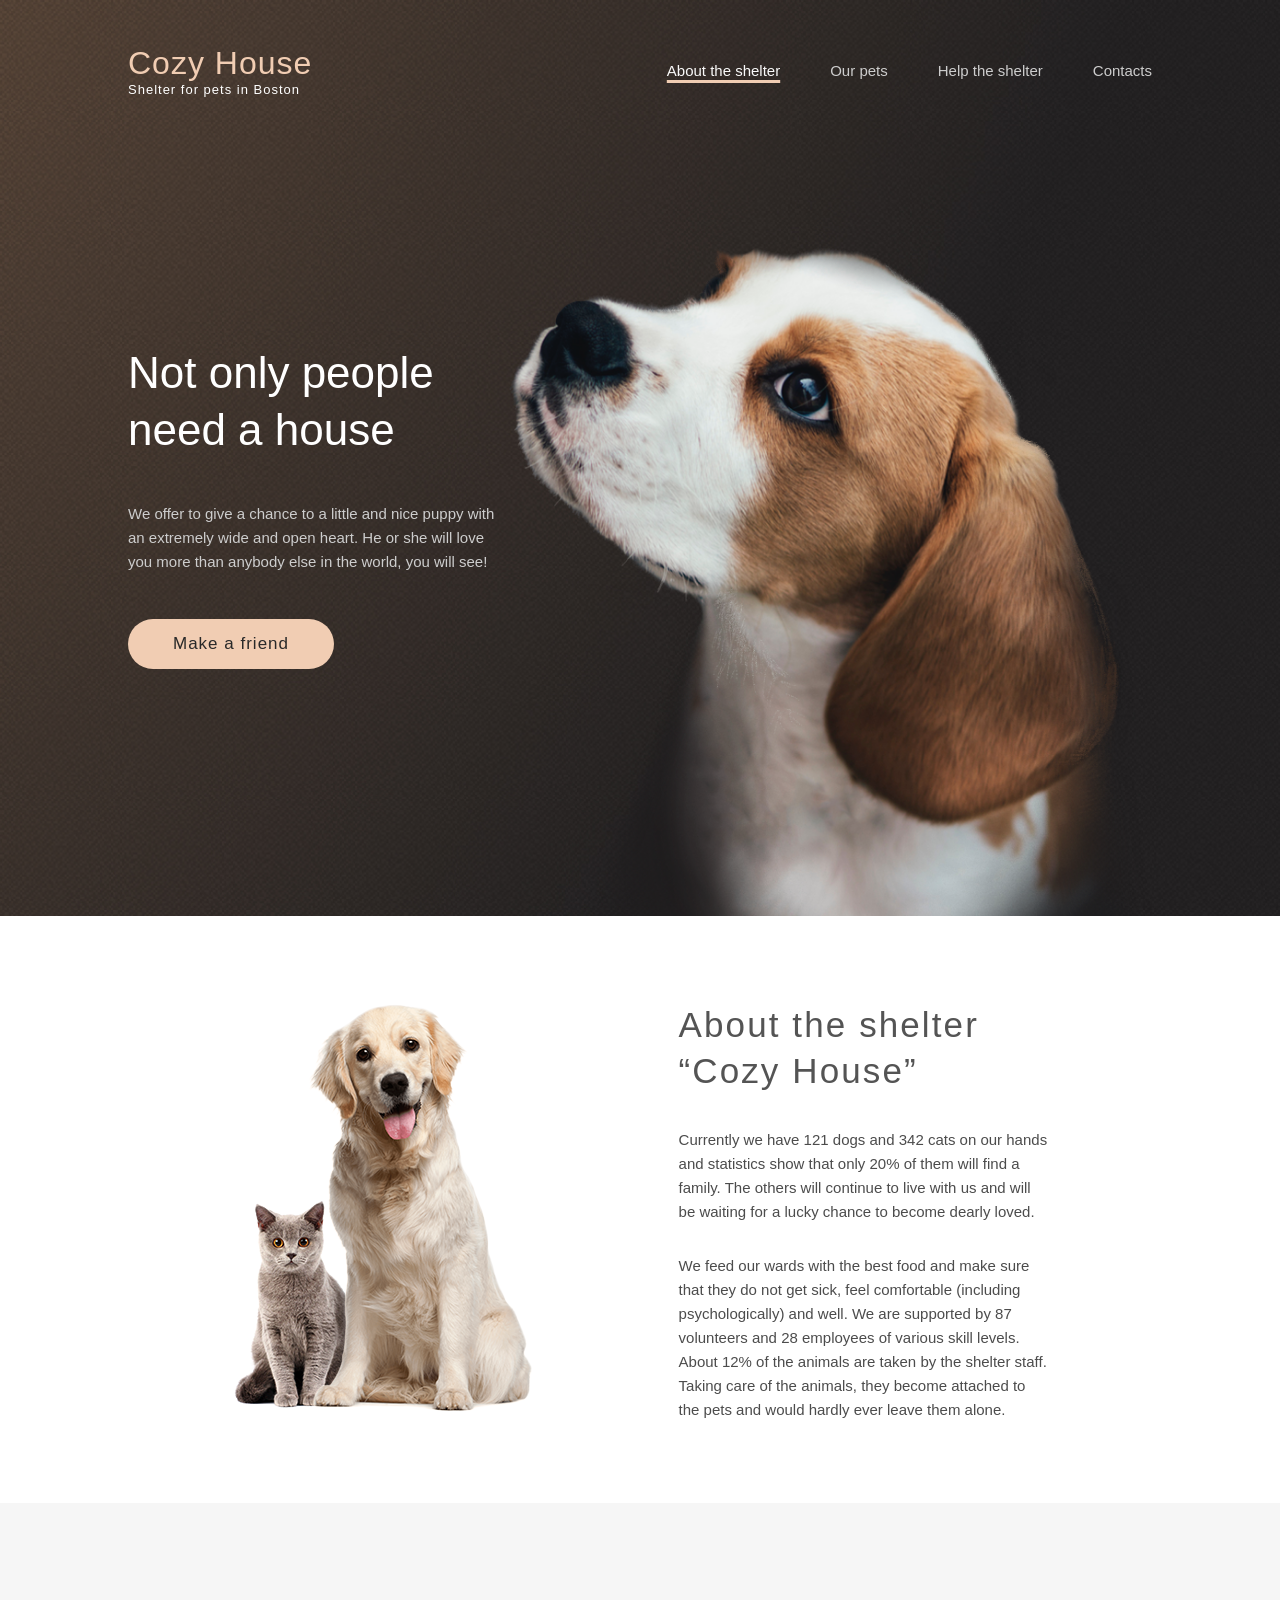
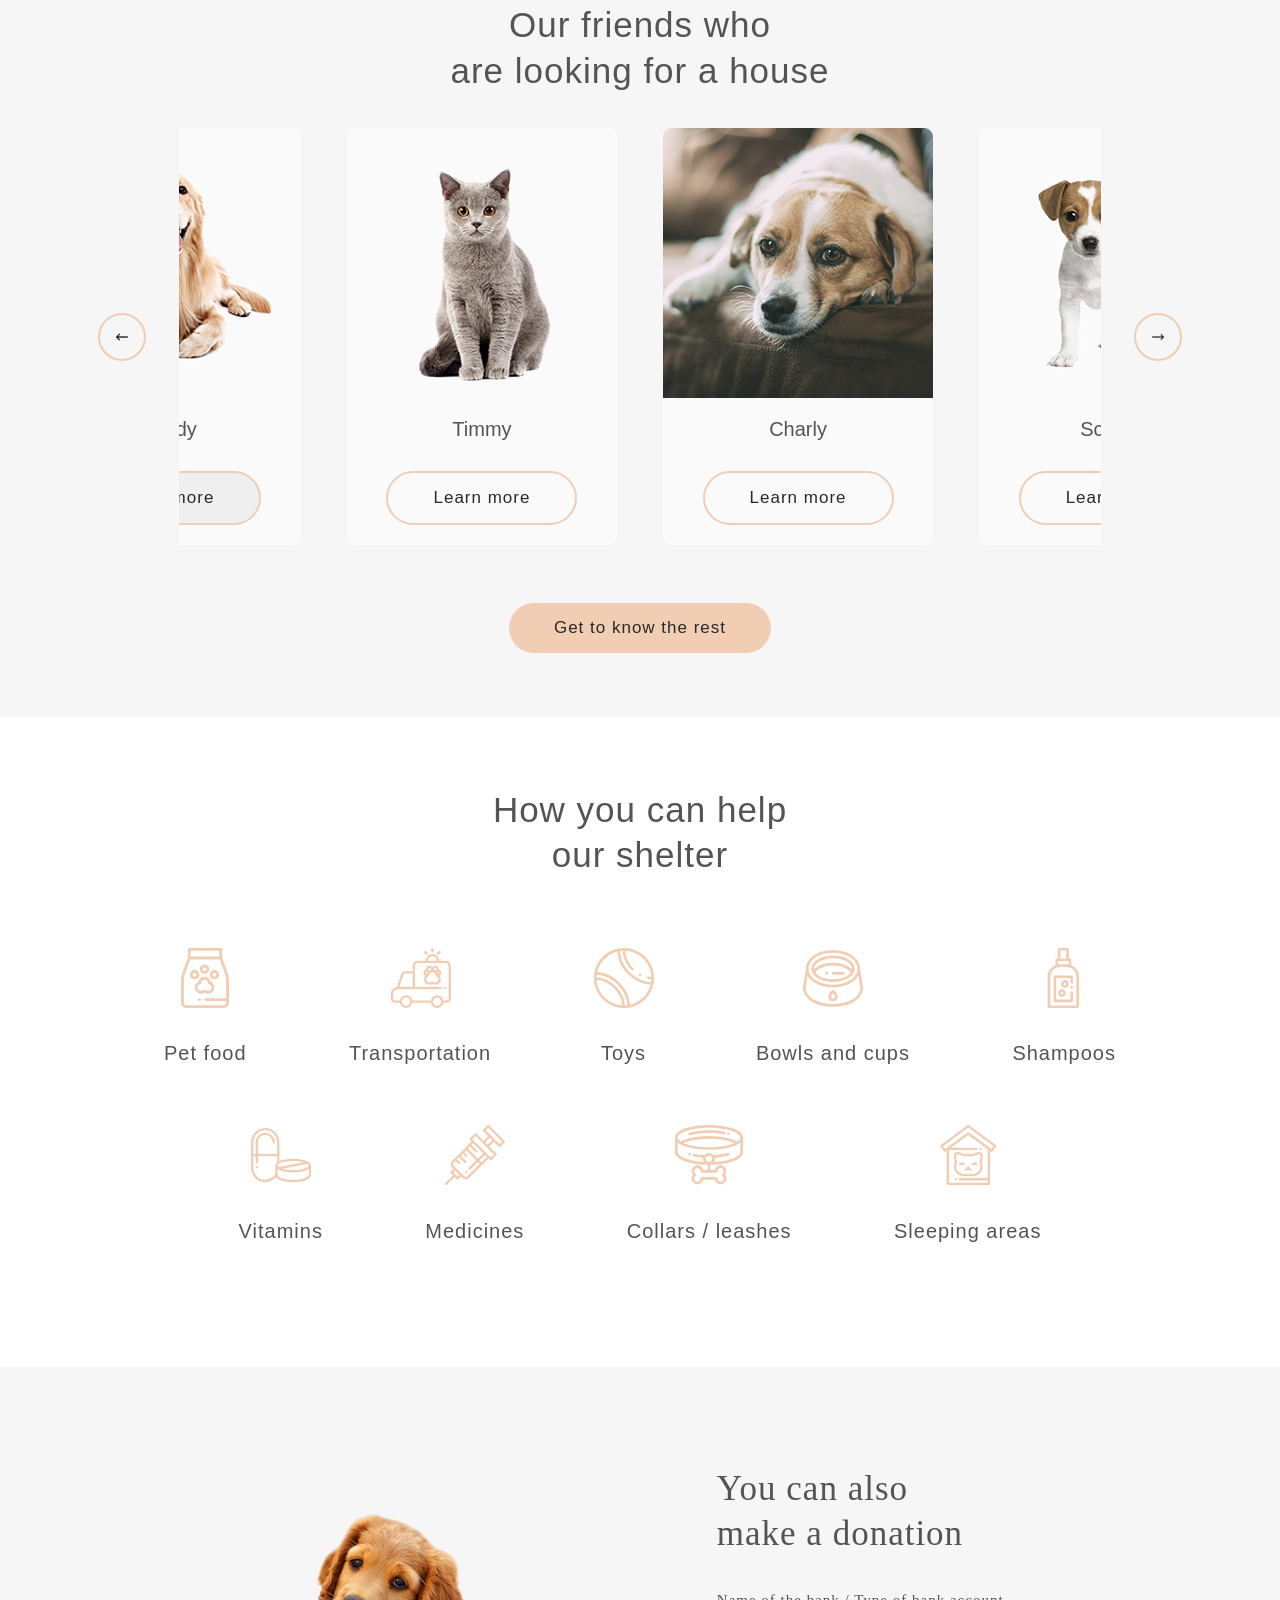
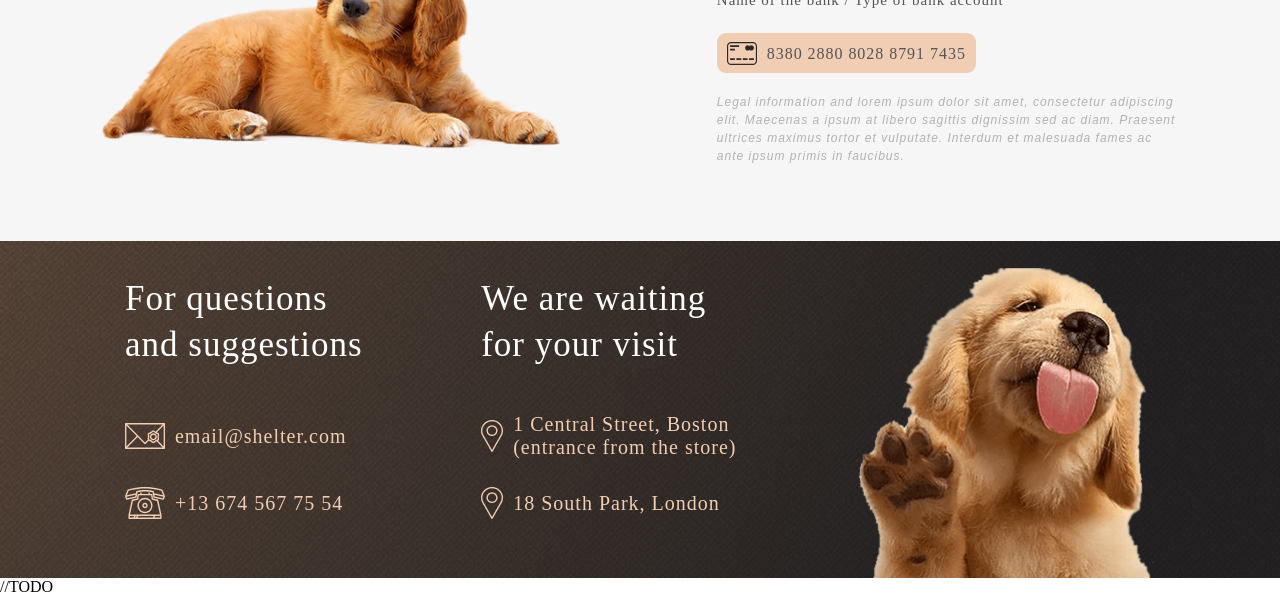
==== commit a07e0ef8: "add slider" ====
--- a/shelter/index.html
+++ b/shelter/index.html
@@ -83,31 +83,48 @@
                     </div>
                 </section>
             </div>
-            <section class="pets-section">
-                <h3>Our friends who <br /> are looking for a house</h3>
-                <div class="pets">
-                    <a href="#" class="arrow left">‹</a>
-                    <div class="slider">
-                        <div class="pet" id="0">
-                            <img src="images/pets-katrine.png" alt="Katrine">
-                            <p>Katrine</p>
-                            <button class="btn-learn">Learn more</button>
-                        </div>
-                        <div class="pet" id="1">
-                            <img src="images/pets-jennifer.png" alt="Jennifer">
-                            <p>Jennifer</p>
-                            <button class="btn-learn">Learn more</button>
-                        </div>
-                        <div class="pet" id="2">
-                            <img src="images/pets-woody.png" alt="Woody">
-                            <p>Woody</p>
-                            <button class="btn-learn">Learn more</button>
-                        </div>
-                    </div>
-                    <a href="#" class="arrow right">›</a>
-                </div>
-                <a href="#" class="btn-rest">Get to know the rest</a>
-            </section>
+<section class="pets-section">
+    <h3>Our friends who <br /> are looking for a house</h3>
+    <div class="pets">
+        <a href="#" class="arrow left">‹</a>
+        <div class="slider">
+            <div class="pet" id="0">
+                <img src="images/pets-katrine.png" alt="Katrine">
+                <p>Katrine</p>
+                <button class="btn-learn">Learn more</button>
+            </div>
+            <div class="pet" id="1">
+                <img src="images/pets-jennifer.png" alt="Jennifer">
+                <p>Jennifer</p>
+                <button class="btn-learn">Learn more</button>
+            </div>
+            <div class="pet" id="2">
+                <img src="images/pets-woody.png" alt="Woody">
+                <p>Woody</p>
+                <button class="btn-learn">Learn more</button>
+            </div>
+            <div class="pet" id="3">
+                <img src="images/pets-timmy.png" alt="Timmy">
+                <p>Timmy</p>
+                <a href="" class="btn-learn">Learn more</a>
+            </div>
+
+            <div class="pet" id="4">
+                <img src="images/pets-charly.png" alt="Charly">
+                <p>Charly</p>
+                <a href="" class="btn-learn">Learn more</a>
+            </div>
+            <div class="pet" id="5">
+                <img src="images/pets-scarlet.png" alt="">
+                <p>Scarlett</p>
+                <a href="" class="btn-learn">Learn more</a>
+            </div>
+        </div>
+        <a href="#" class="arrow right">›</a>
+    </div>
+    <a href="#" class="btn-rest">Get to know the rest</a>
+</section>
+
             
 <!-- Popup window -->
 <div class="overflow" id="overflow" style="visibility: hidden; opacity: 0;">
--- a/shelter/styles/index.css
+++ b/shelter/styles/index.css
@@ -489,8 +489,28 @@
         gap: 10px;
     }
 
+    pets {
+        display: grid;
+        grid-template-columns: 1fr 1fr; /* Two columns for the container */
+        gap: 20px;
+        position: relative;
+    }
+
     .pets .slider {
-        grid-column: span 2;
+        grid-column: span 2; /* Stretch slider across two columns */
+        display: flex; /* Flexbox for horizontal layout */
+        transition: transform 0.5s ease; /* Smooth transition */
+        overflow: hidden; /* Hide overflowed slides */
+    }
+    .slider__track {
+        display: flex;
+        overflow: hidden;
+        justify-content: center;
+    }
+    .pet {
+        min-width: 33.33%; /* Each slide takes 1/3 of the container */
+        padding: 10px;
+        box-sizing: border-box;
     }
 
     .pets .arrow {
@@ -524,6 +544,12 @@
 
 }
 
+
+.slider {
+    display: flex;
+    overflow: hidden;
+    width: 80%; /* Контейнер для слайдера */
+}
 
 
 
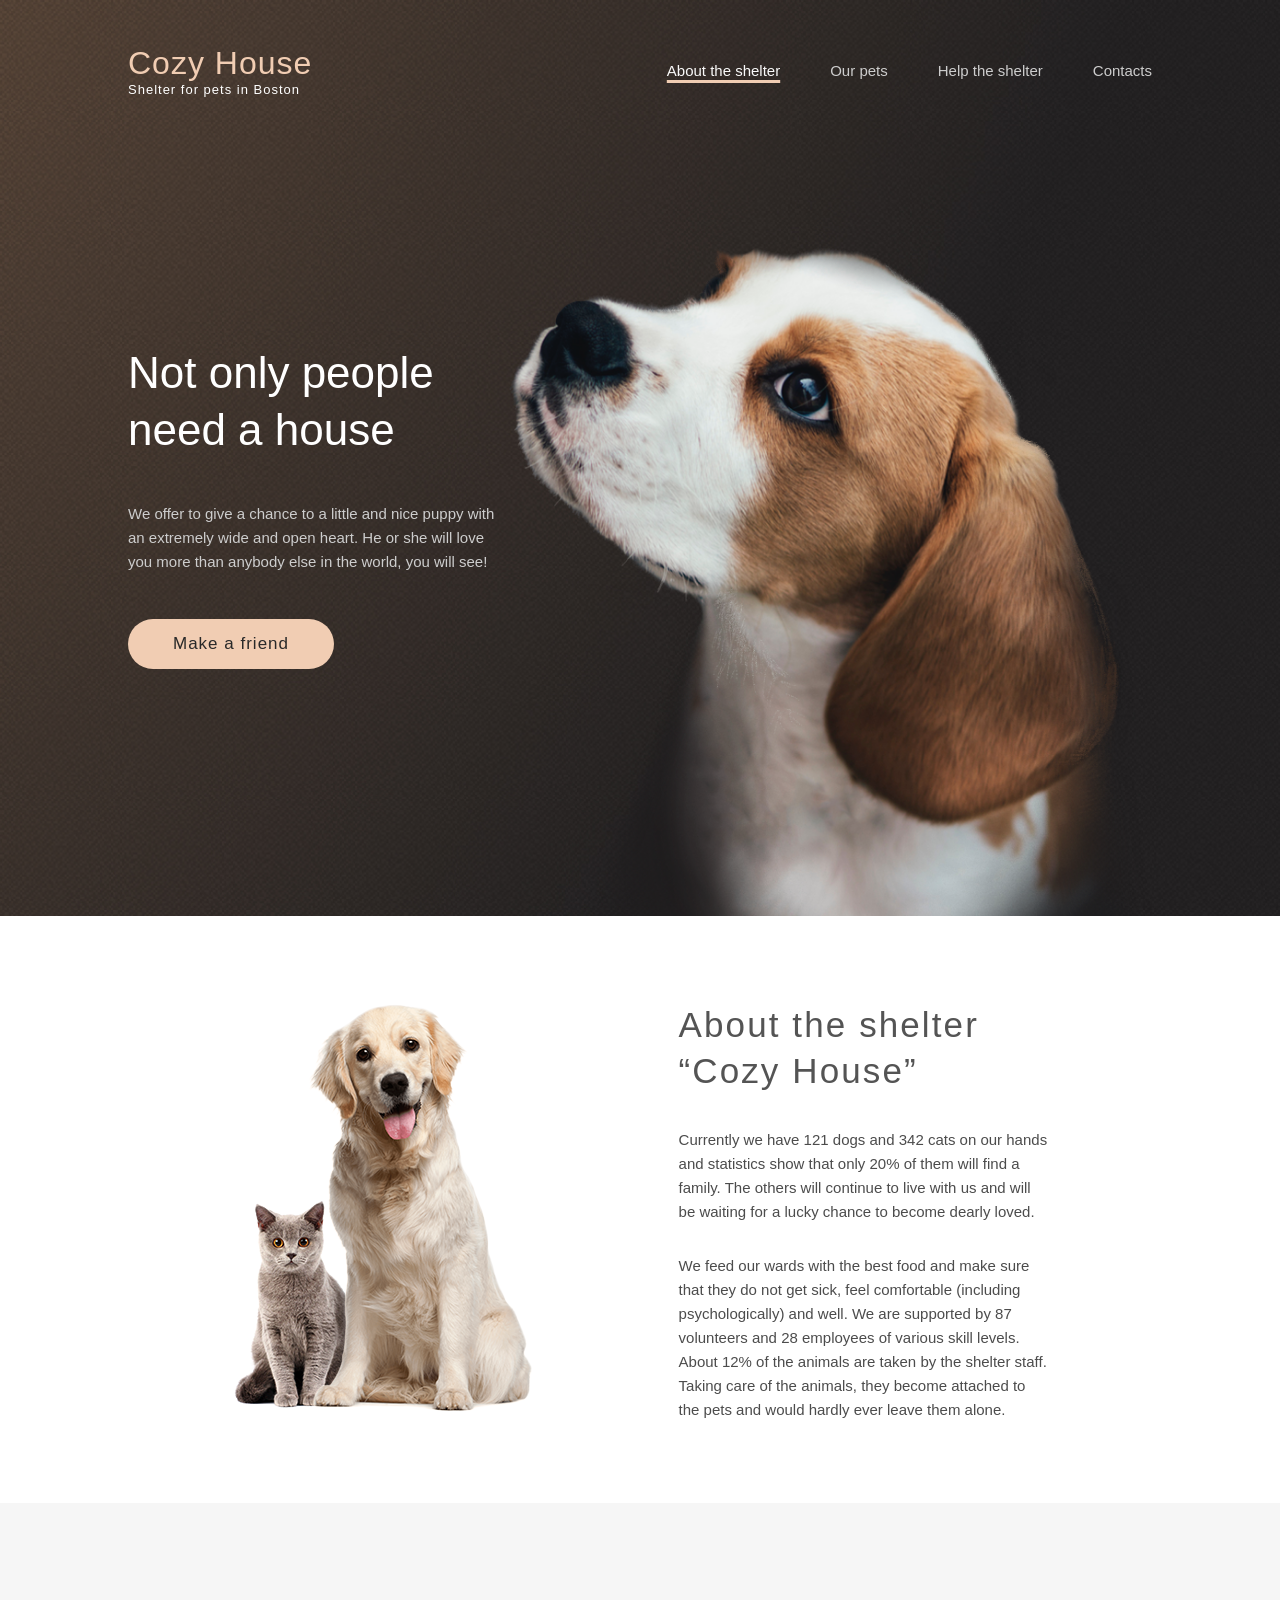
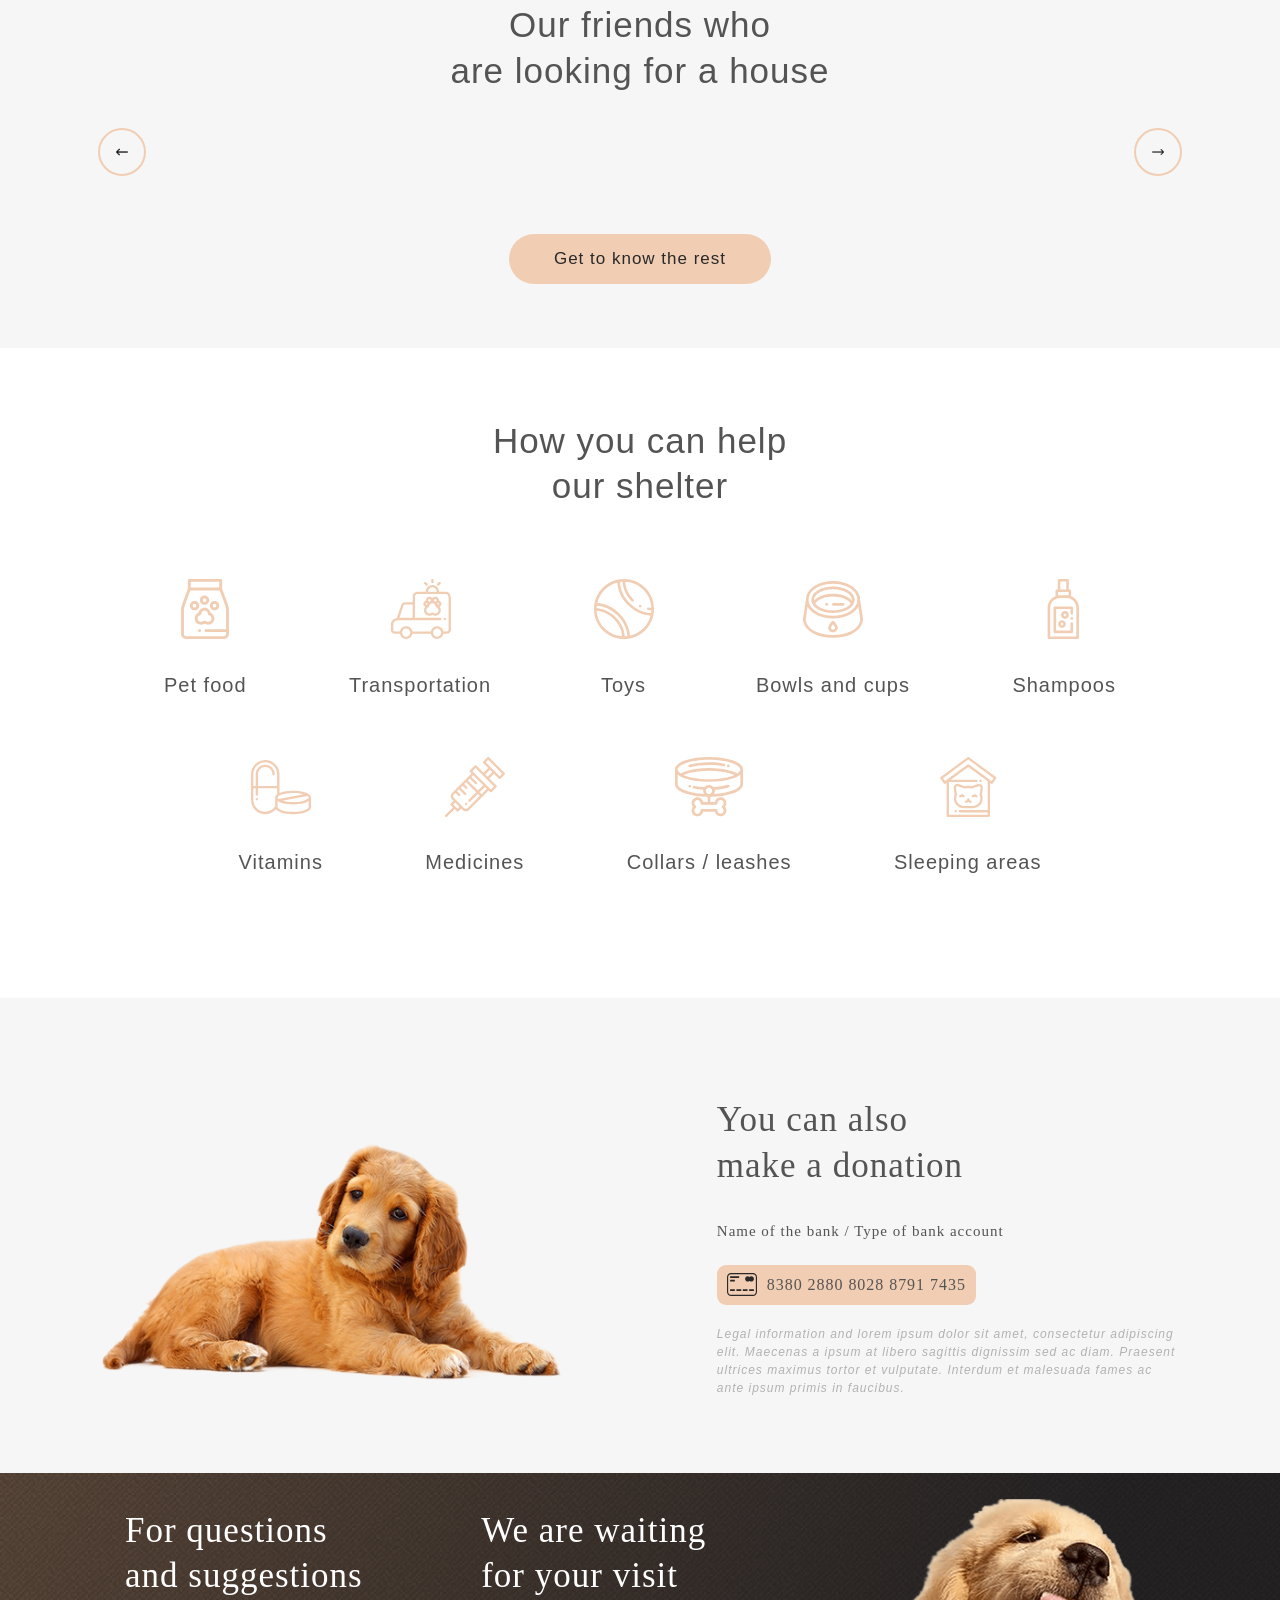
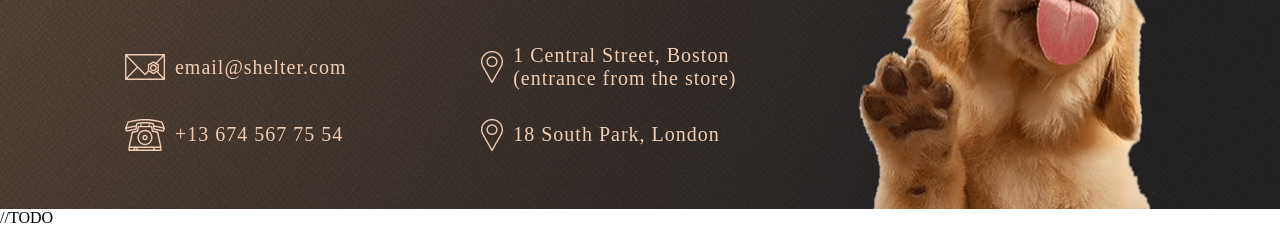
==== commit 5f1a3edc: "Add dmc, refactoring" ====
--- a/shelter/index.html
+++ b/shelter/index.html
@@ -87,39 +87,7 @@
     <h3>Our friends who <br /> are looking for a house</h3>
     <div class="pets">
         <a href="#" class="arrow left">‹</a>
-        <div class="slider">
-            <div class="pet" id="0">
-                <img src="images/pets-katrine.png" alt="Katrine">
-                <p>Katrine</p>
-                <button class="btn-learn">Learn more</button>
-            </div>
-            <div class="pet" id="1">
-                <img src="images/pets-jennifer.png" alt="Jennifer">
-                <p>Jennifer</p>
-                <button class="btn-learn">Learn more</button>
-            </div>
-            <div class="pet" id="2">
-                <img src="images/pets-woody.png" alt="Woody">
-                <p>Woody</p>
-                <button class="btn-learn">Learn more</button>
-            </div>
-            <div class="pet" id="3">
-                <img src="images/pets-timmy.png" alt="Timmy">
-                <p>Timmy</p>
-                <a href="" class="btn-learn">Learn more</a>
-            </div>
-
-            <div class="pet" id="4">
-                <img src="images/pets-charly.png" alt="Charly">
-                <p>Charly</p>
-                <a href="" class="btn-learn">Learn more</a>
-            </div>
-            <div class="pet" id="5">
-                <img src="images/pets-scarlet.png" alt="">
-                <p>Scarlett</p>
-                <a href="" class="btn-learn">Learn more</a>
-            </div>
-        </div>
+        <div class="slider"></div>
         <a href="#" class="arrow right">›</a>
     </div>
     <a href="#" class="btn-rest">Get to know the rest</a>
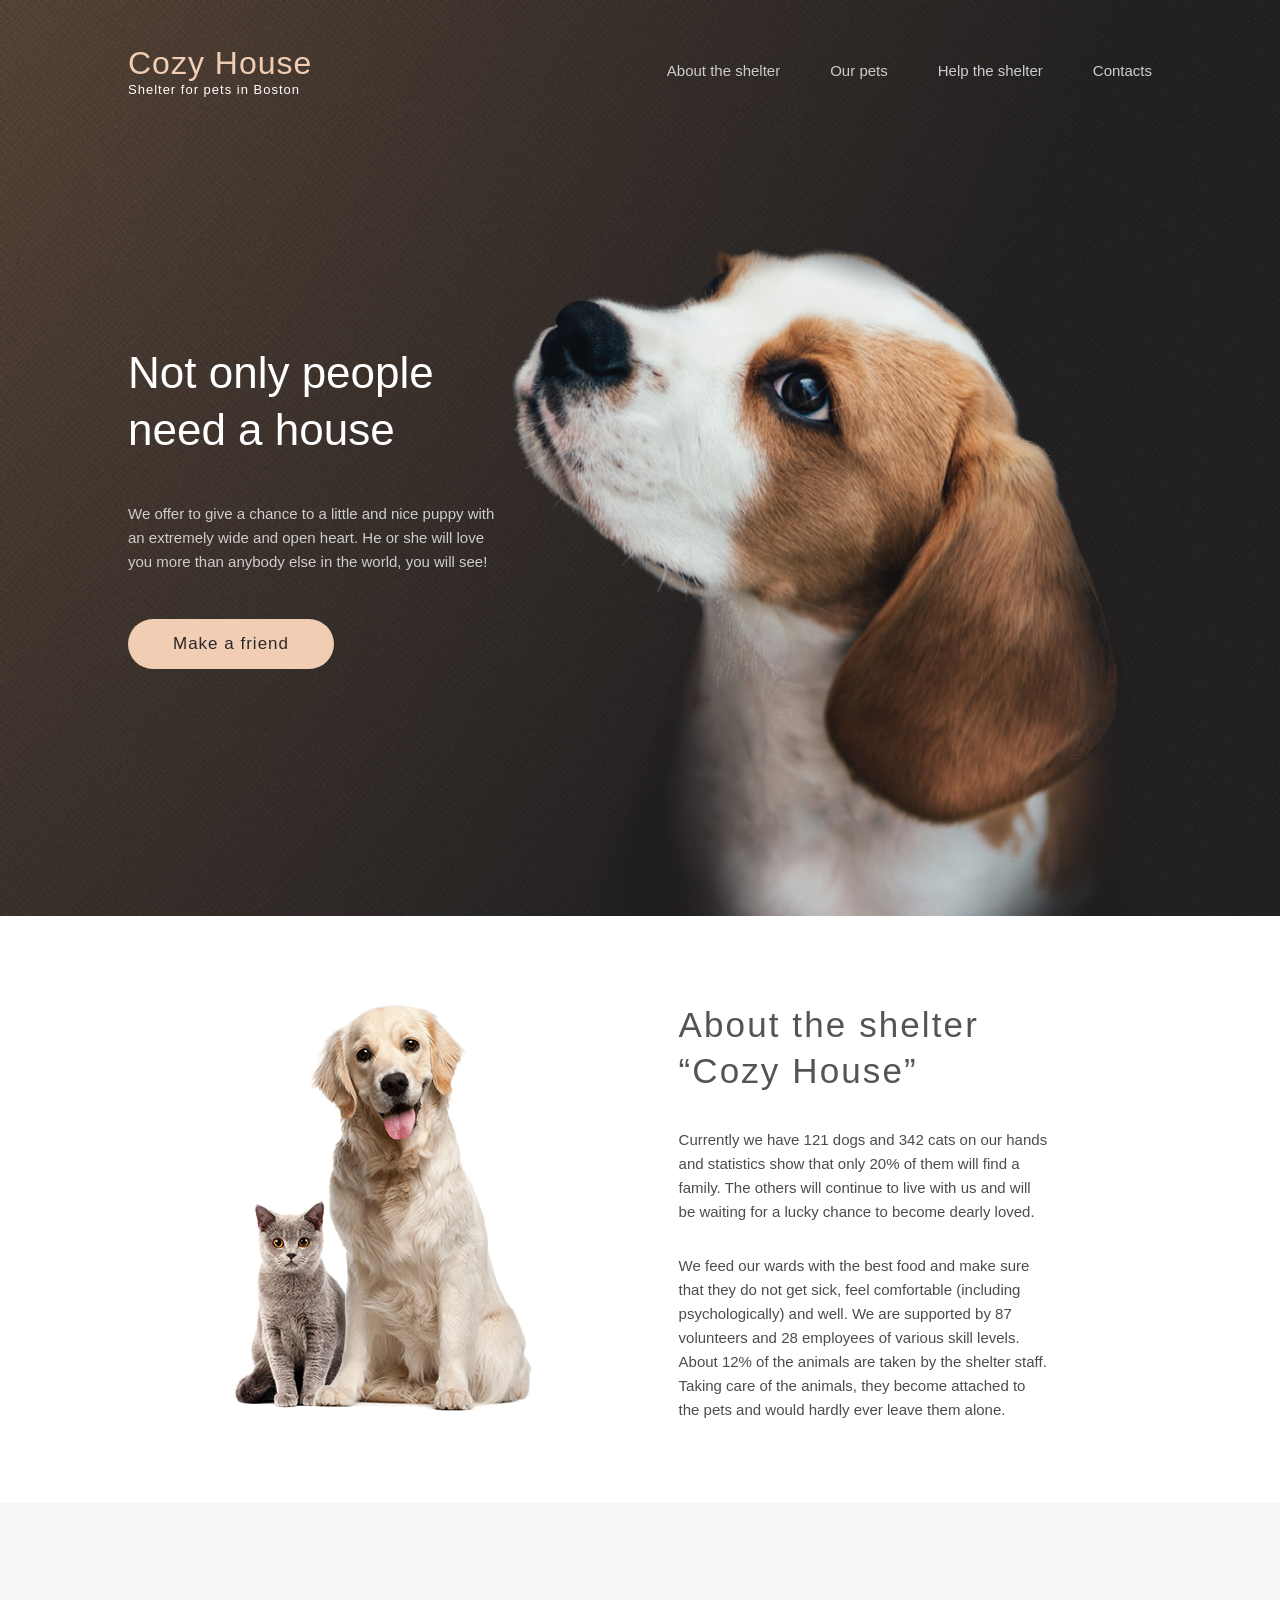
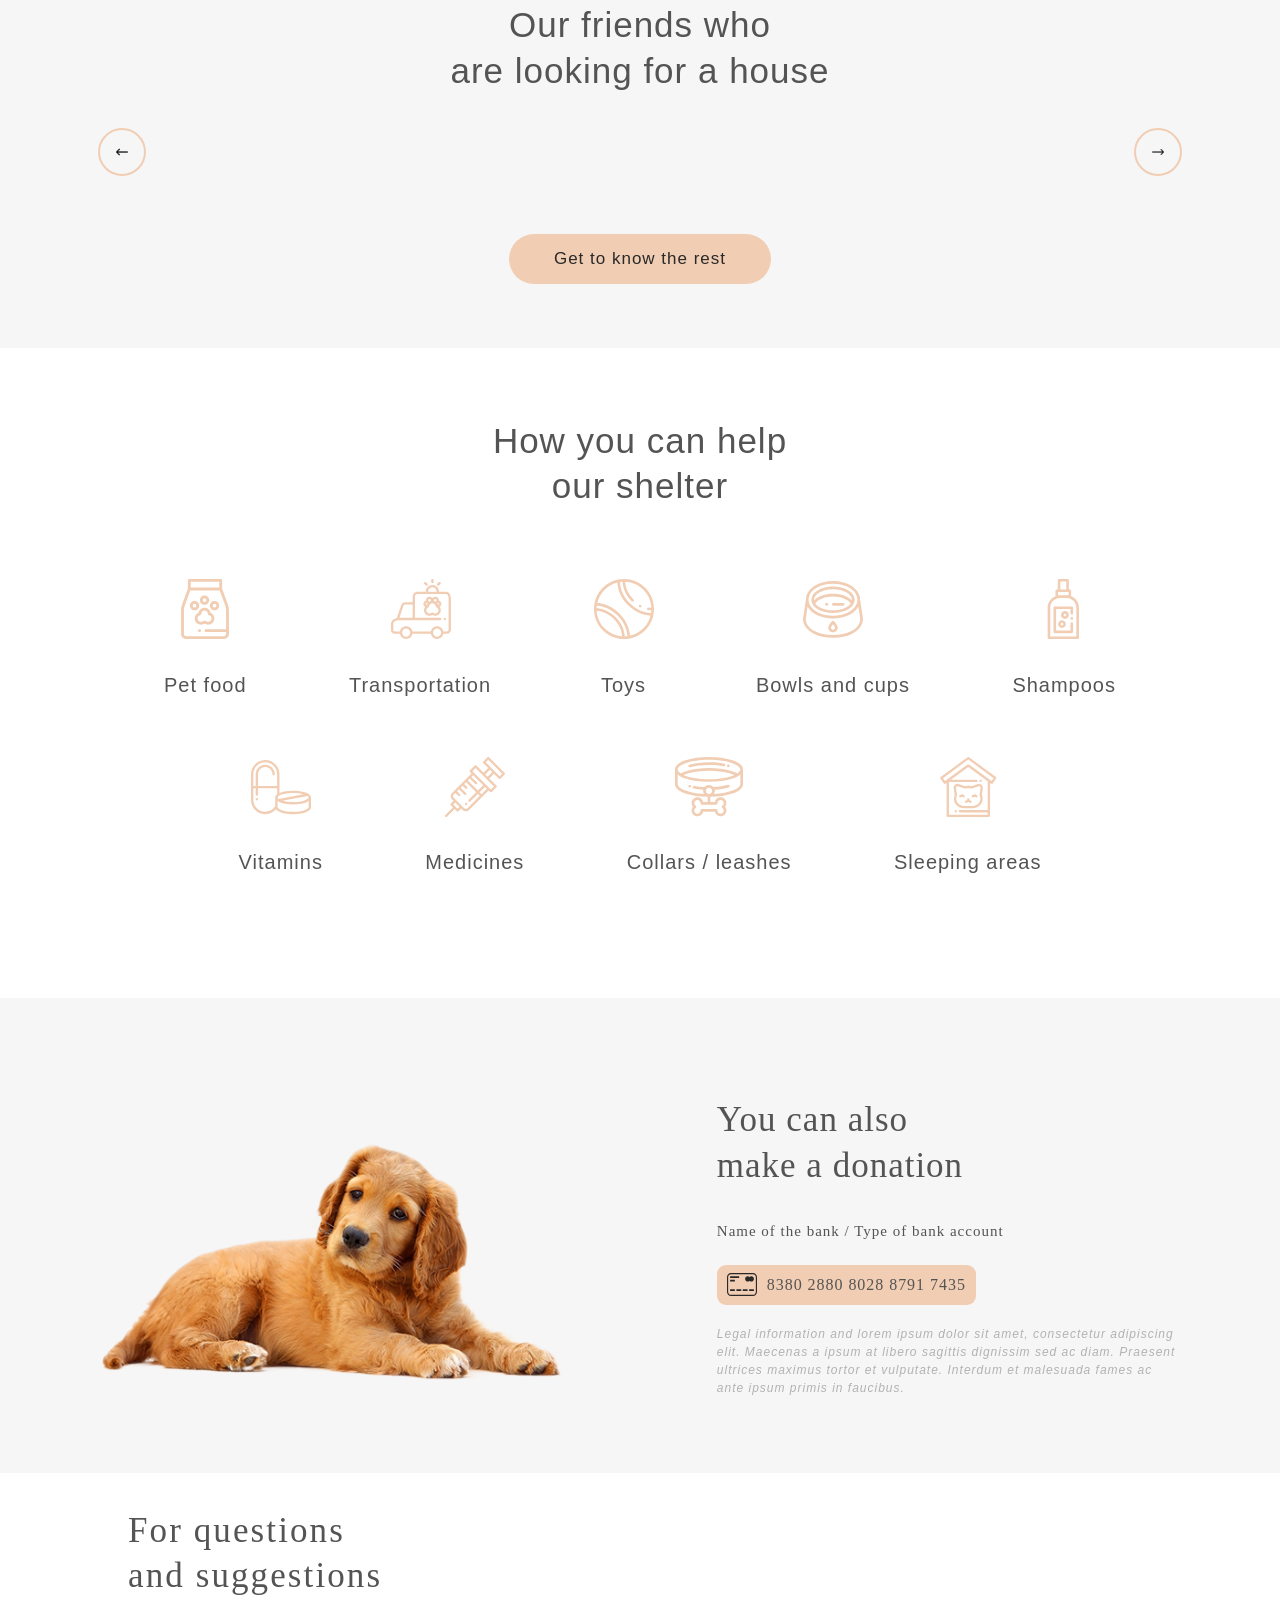
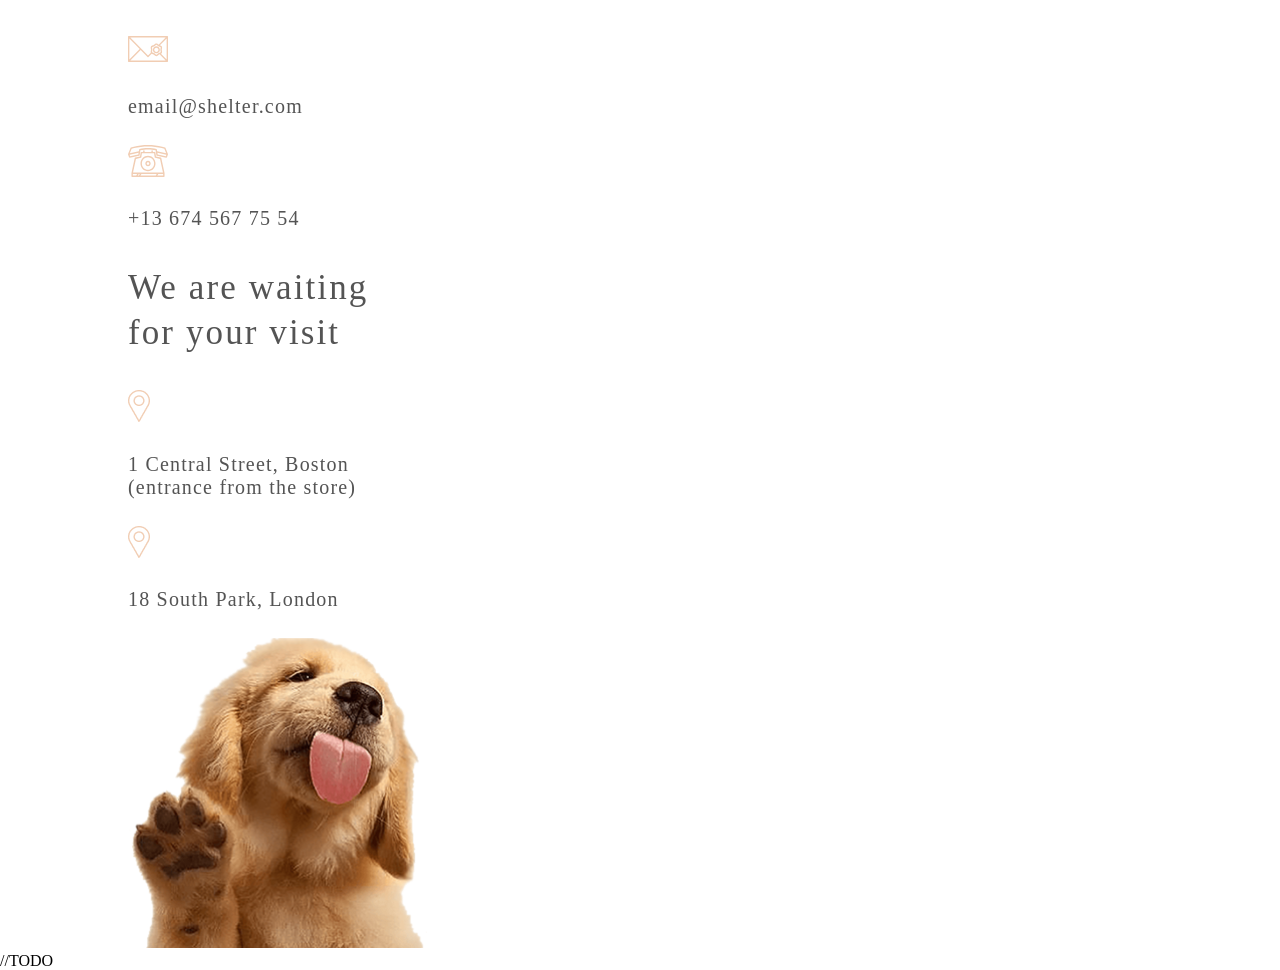
==== commit 0d060d04: "add hamburger" ====
--- a/shelter/index.html
+++ b/shelter/index.html
@@ -16,30 +16,32 @@
                         <p class="subtitle">Shelter for pets in Boston</p>
                     </div>
                     <div class="menu-list">
-                        <input type="checkbox" id="menu-toggle" class="menu-toggle">
+                        <input type="checkbox" id="menu-toggle" class="menu-toggle" hidden>
                         <label for="menu-toggle" class="menu-icon">
                             <span></span>
                             <span></span>
                             <span></span>
                         </label>
+
                         <ul class="menu">
-                            <li>
-                                <a href="#about" class="active">About the shelter</a>
-                            </li>
-                            <li>
-                                <a href="pets.html">Our pets</a>
-                            </li>
-                            <li>
-                                <a href="#help">Help the shelter</a>
-                            </li>
-                            <li>
-                                <a href="#contact">Contacts</a>
+                            <li class="menu__item">
+                                <a class="menu__link menu__link_active" href="#about">About the shelter</a>
+                            </li>
+                            <li class="menu__item">
+                                <a class="menu__link" href="pets.html">Our pets</a>
+                            </li>
+                            <li class="menu__item">
+                                <a class="menu__link" href="#help">Help the shelter</a>
+                            </li>
+                            <li class="menu__item">
+                                <a class="menu__link" href="#footer">Contacts</a>
                             </li>
                         </ul>
+                        <div class="overlay"></div>
                     </div>
                 </nav>
 
-                <div class="intro-section">
+               <div class="intro-section">
                     <div class="left">
                         <h2>
                             Not only people <br /> need a house
@@ -53,7 +55,7 @@
                             <a href="" class="btn-color">Make a friend</a>
                         </div>
                     </div>
-                
+
                     <div class="right">
                         <img src="images/start-screen-puppy.png" alt="">
                     </div>
--- a/shelter/styles/style.css
+++ b/shelter/styles/style.css
@@ -26,8 +26,7 @@
 }
 
 /* nav */
-
-.title{
+.title {
     font-family: "Georgia", sans-serif;
     font-size: 32px;
     letter-spacing: 1px;
@@ -35,45 +34,84 @@
     white-space: nowrap;
 }
 
-.subtitle{
+.subtitle {
     font-family: "Arial", sans-serif;
     font-size: 13px;
     letter-spacing: 1px;
 }
 
-nav ul{
+nav ul {
     display: flex;
     align-items: center;
     gap: 50px;
     list-style: none;
     margin: 0;
-}
-
-nav ul li a{
-    font-family: "Arial", sans-serif;
-    font-size: 15px;
-    text-decoration: none;
-}
-
-nav ul li a.active {
-    text-decoration: underline;
-    text-decoration-color: #F1CDB3;
-    text-decoration-thickness: 3px;
-    text-underline-position: under;
-}
-
-.menu-list{
+    left: 50%;
+}
+
+    nav ul li a {
+        font-family: "Arial", sans-serif;
+        font-size: 15px;
+        text-decoration: none;
+    }
+
+        nav ul li a.active {
+            text-decoration: underline;
+            text-decoration-color: #F1CDB3;
+            text-decoration-thickness: 3px;
+            text-underline-position: under;
+        }
+
+.menu-list {
     position: relative;
 }
 
 .menu-toggle {
-    display: none;
+    display: none; 
 }
 
 .menu-icon {
-    display: none;
+    display: none; 
     cursor: pointer;
 }
+
+
+@media (max-width: 768px) {
+
+    .menu__body_show {
+        transform: translateX(0); 
+    }
+
+    .overlay {
+        position: fixed;
+        top: 0;
+        left: 0;
+        width: 100%;
+        height: 100%;
+        background-color: rgba(0, 0, 0, 0.5);
+        display: none;
+        z-index: 999;
+    }
+
+    .overlay_show {
+        display: block;
+    }
+
+    .body_lock {
+        overflow: hidden;
+    }
+
+    @media (max-width: 768px) {
+        .menu {
+            right: -100%;
+        }
+
+        .overlay_show {
+            display: block; 
+        }
+    }
+
+
 
   /*  pets section  */
 
@@ -178,16 +216,30 @@
 }
 @media(max-width: 620px){
 
+    .menu {
+        position: fixed;
+        top: 0;
+        width: 300px;
+        height: 100%;
+        background-color: #292929;
+        transition: transform 0.3s ease-in-out;
+        box-shadow: 0 4px 10px rgba(0, 0, 0, 0.1);
+        z-index: 1000;
+    }
+
     .menu-toggle:checked ~ .menu {
         display: flex;
         padding: 0;
     }
 
-    .menu-icon span{
+
+    .menu-icon span {
         display: block;
         height: 1%;
         width: 100%;
         margin: 40% 0;
+        border-radius: 2px;
+        transition: transform 0.3s ease-in-out, opacity 0.3s ease-in-out;
     }
 
     .menu-icon {
@@ -199,13 +251,18 @@
         top: 5%;
         right: 5%;
         z-index: 1100;
+        transition: transform 0.3s ease-in-out;
+    }
+
+    .menu-icon_open {
+        transform: rotate(90deg);
     }
 
     nav ul {
         display: none;
         position: fixed;
         top: 0;
-        left: 0;
+        left: 50%;
         width: 100%;
         height: 100%;
         background-color: #292929;
@@ -219,7 +276,6 @@
     }
 }
 
-/* Основной контейнер попапа */
 .popup__window {
     display: none;
     position: fixed;
@@ -233,7 +289,6 @@
     border-radius: 9px;
 }
 
-/* Кнопка закрытия попапа */
 .popup__window .close {
     position: absolute;
     background-image: url("assets/icons/popup.svg");
@@ -253,7 +308,6 @@
     background-color: #FDDCC4;
 }
 
-/* Контейнер с контентом попапа */
 .popup__window .popup__info {
     display: flex;
     height: 100%;
@@ -265,7 +319,6 @@
     object-fit: cover;
 }
 
-/* Адаптивные стили для разных разрешений */
 @media (max-width: 1279px) {
     .popup__window {
         width: 630px;
@@ -288,7 +341,6 @@
         left: calc(50% - 120px);
     }
 
-    /* Скрываем изображение на мобильных устройствах */
     .popup__window .popup__info img {
         display: none;
     }
@@ -298,7 +350,6 @@
     }
 }
 
-/* Текст и список внутри попапа */
 .popup__window .popup__info .popup__text {
     height: 100%;
     padding-top: 50px;
@@ -370,7 +421,7 @@
     }
 }
 
-/* Стили для списка */
+
 .popup__window .popup__info .popup__text li {
     font-family: "Georgia", Times, sans;
     font-size: 1.5rem;
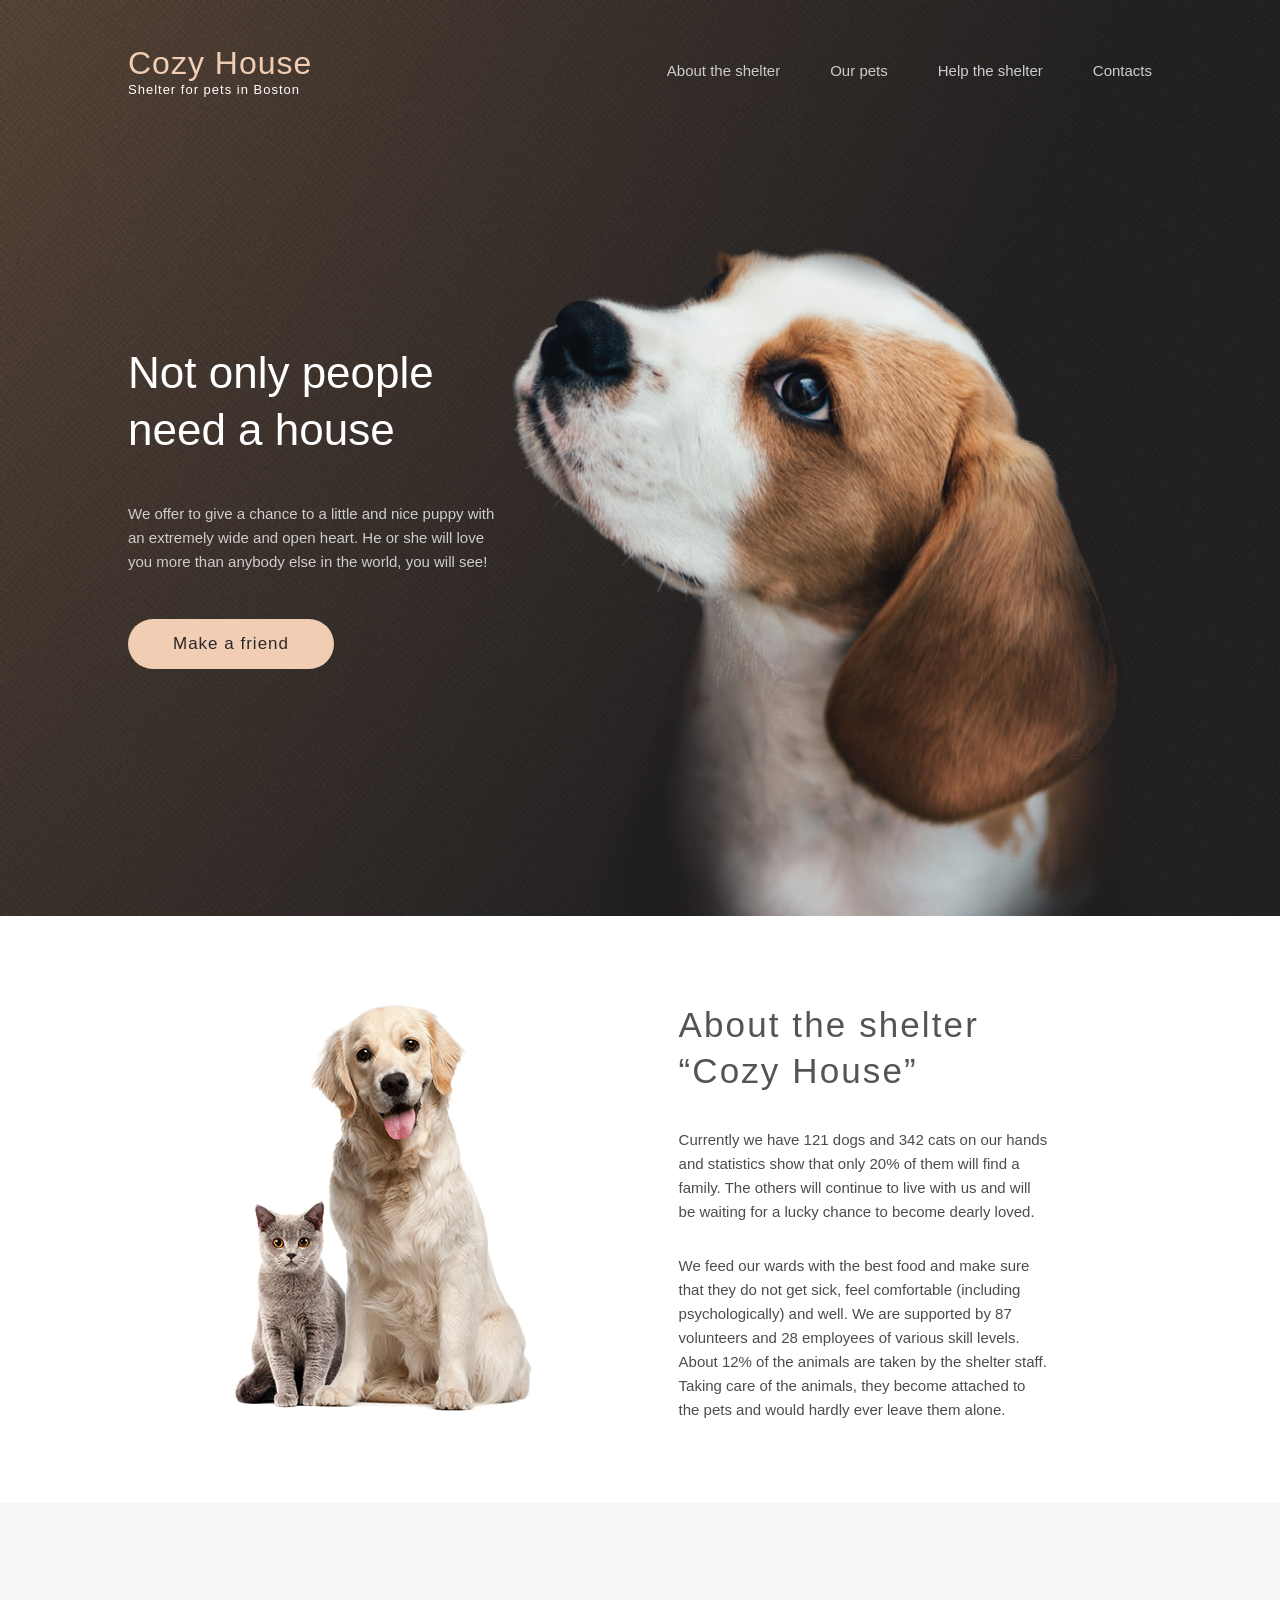
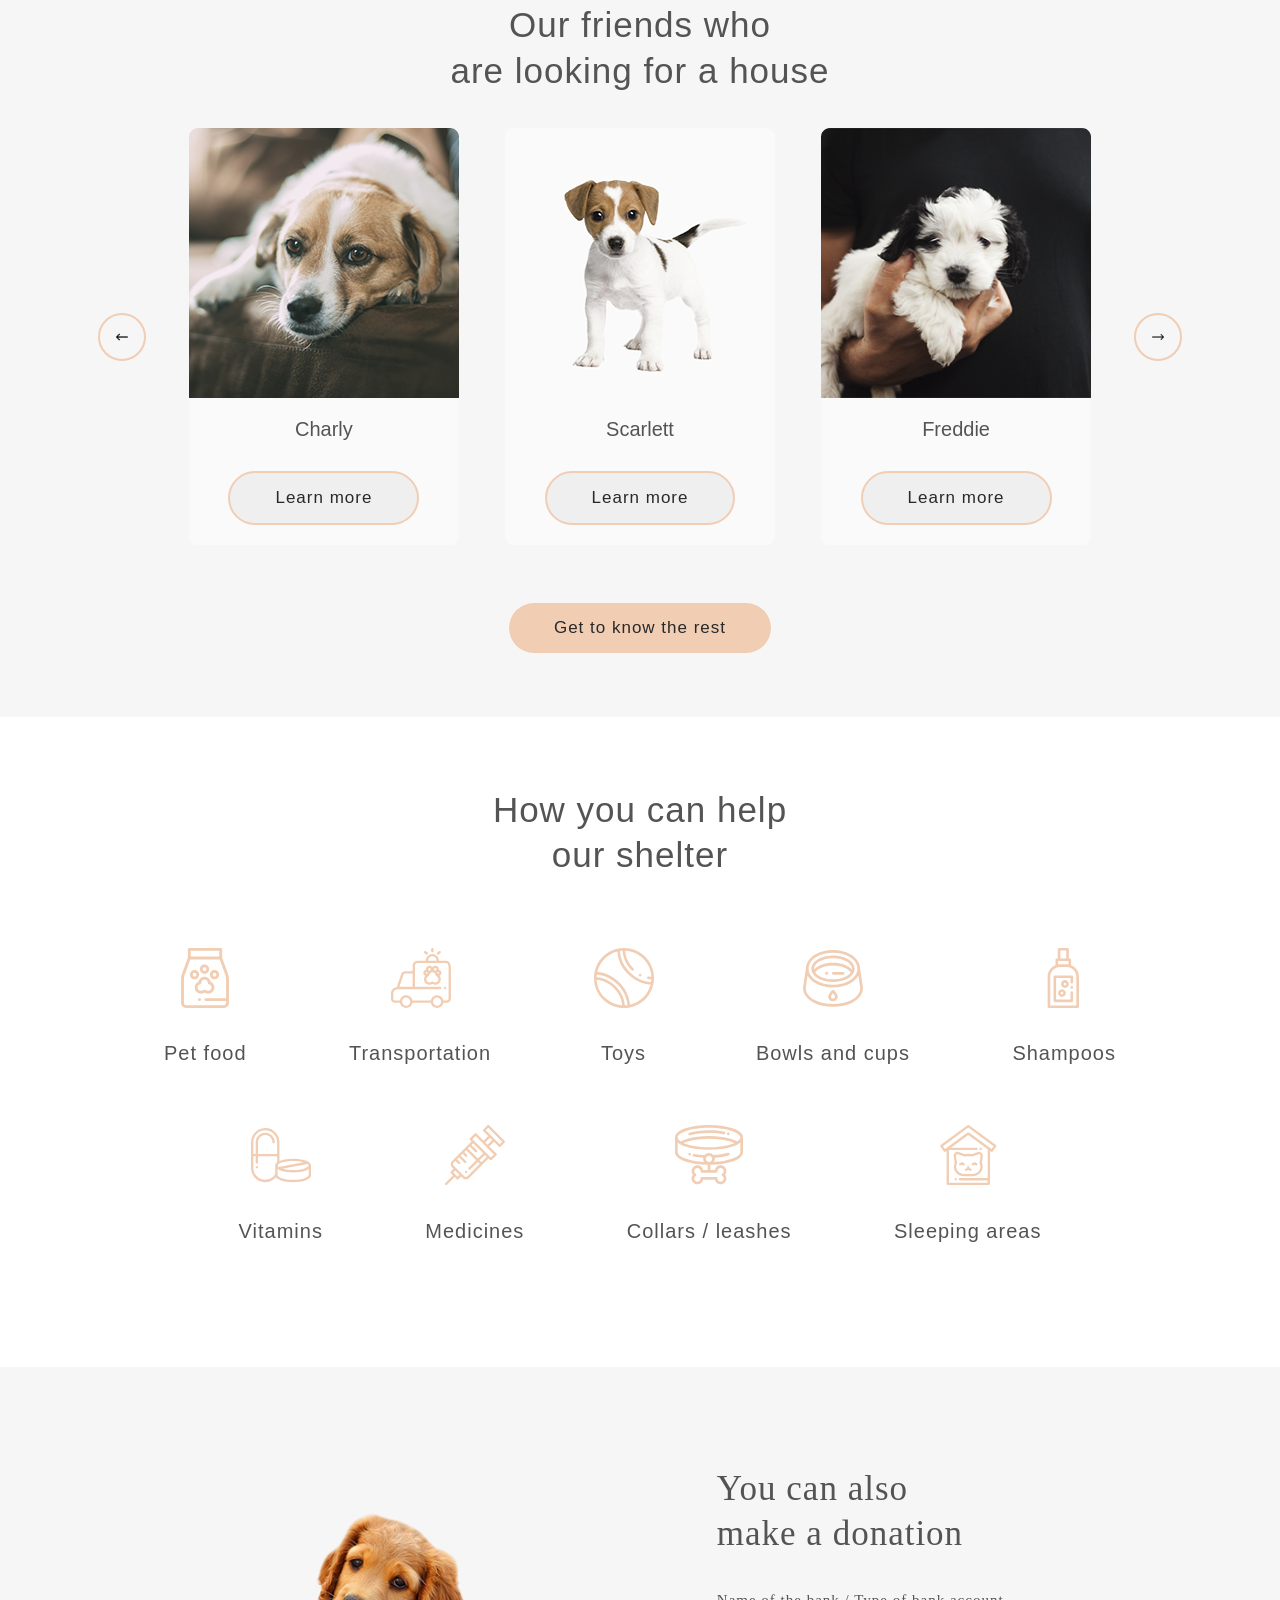
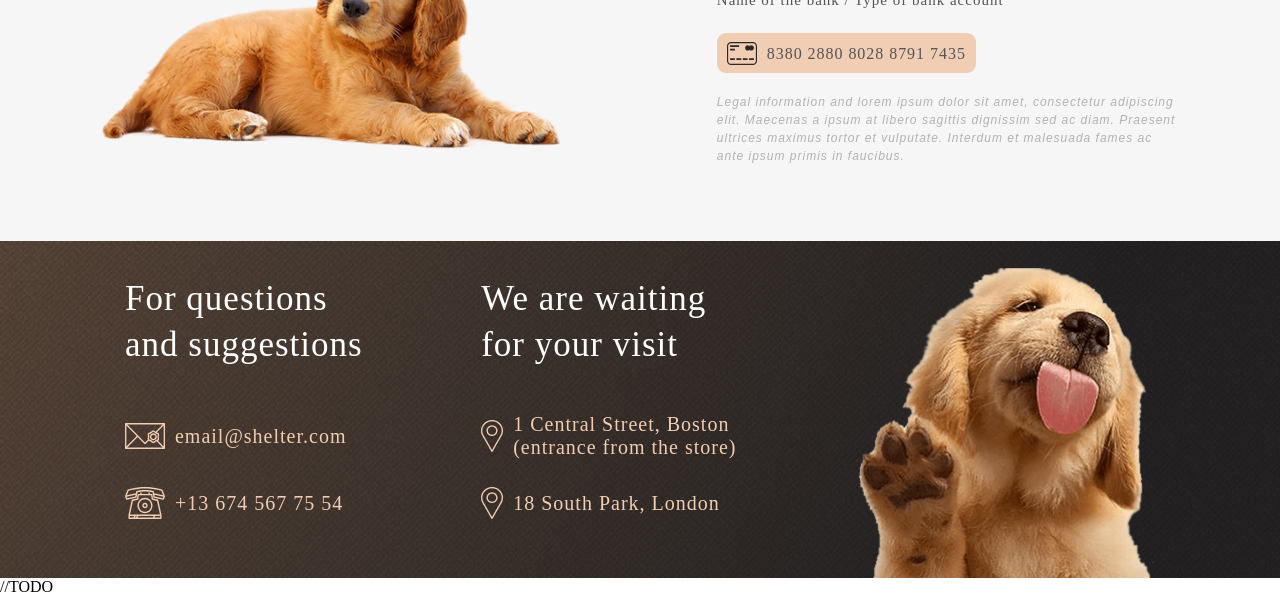
==== commit 6ab9b662: "fix menu" ====
--- a/shelter/index.html
+++ b/shelter/index.html
@@ -52,7 +52,7 @@
                         </p>
 
                         <div class="make-friend">
-                            <a href="" class="btn-color">Make a friend</a>
+                            <a href="pets.html" class="btn-color">Make a friend</a>
                         </div>
                     </div>
 
--- a/shelter/styles/index.css
+++ b/shelter/styles/index.css
@@ -508,7 +508,7 @@
         justify-content: center;
     }
     .pet {
-        min-width: 33.33%; /* Each slide takes 1/3 of the container */
+        min-width: 100%; 
         padding: 10px;
         box-sizing: border-box;
     }
--- a/shelter/styles/style.css
+++ b/shelter/styles/style.css
@@ -75,41 +75,6 @@
     cursor: pointer;
 }
 
-
-@media (max-width: 768px) {
-
-    .menu__body_show {
-        transform: translateX(0); 
-    }
-
-    .overlay {
-        position: fixed;
-        top: 0;
-        left: 0;
-        width: 100%;
-        height: 100%;
-        background-color: rgba(0, 0, 0, 0.5);
-        display: none;
-        z-index: 999;
-    }
-
-    .overlay_show {
-        display: block;
-    }
-
-    .body_lock {
-        overflow: hidden;
-    }
-
-    @media (max-width: 768px) {
-        .menu {
-            right: -100%;
-        }
-
-        .overlay_show {
-            display: block; 
-        }
-    }
 
 
 
@@ -214,24 +179,47 @@
         margin: 0;
     }
 }
-@media(max-width: 620px){
-
+@media (max-width: 620px) {
     .menu {
         position: fixed;
         top: 0;
-        width: 300px;
+        right: 0; /* Изначально меню за пределами экрана */
+        width: 100%;
         height: 100%;
         background-color: #292929;
         transition: transform 0.3s ease-in-out;
-        box-shadow: 0 4px 10px rgba(0, 0, 0, 0.1);
+        transform: translateX(100%);
         z-index: 1000;
+        align-items:flex-start; 
+    }
+
+    .menu.open {
+        transform: translateX(0);
+        width: 80%;    
+    }
+
+    .overlay {
+        position: fixed;
+        top: 0;
+        left: 0;
+        width: 100%;
+        height: 100%;
+        background-color: rgba(0, 0, 0, 0.5);
+        opacity: 0;
+        visibility: hidden;
+        transition: opacity 0.3s ease-in-out, visibility 0.3s ease-in-out;
+        z-index: 999;
+    }
+
+    .overlay_show {
+        opacity: 1;
+        visibility: visible;
     }
 
     .menu-toggle:checked ~ .menu {
         display: flex;
         padding: 0;
     }
-
 
     .menu-icon span {
         display: block;
@@ -259,7 +247,7 @@
     }
 
     nav ul {
-        display: none;
+        display: flex;
         position: fixed;
         top: 0;
         left: 50%;
@@ -271,10 +259,12 @@
         align-items: center;
     }
 
-    nav ul li a{
-        font-size: 28px;
-    }
-}
+    nav ul li a {
+        font-size: 21px;
+        padding: 1px;
+    }
+}
+
 
 .popup__window {
     display: none;
